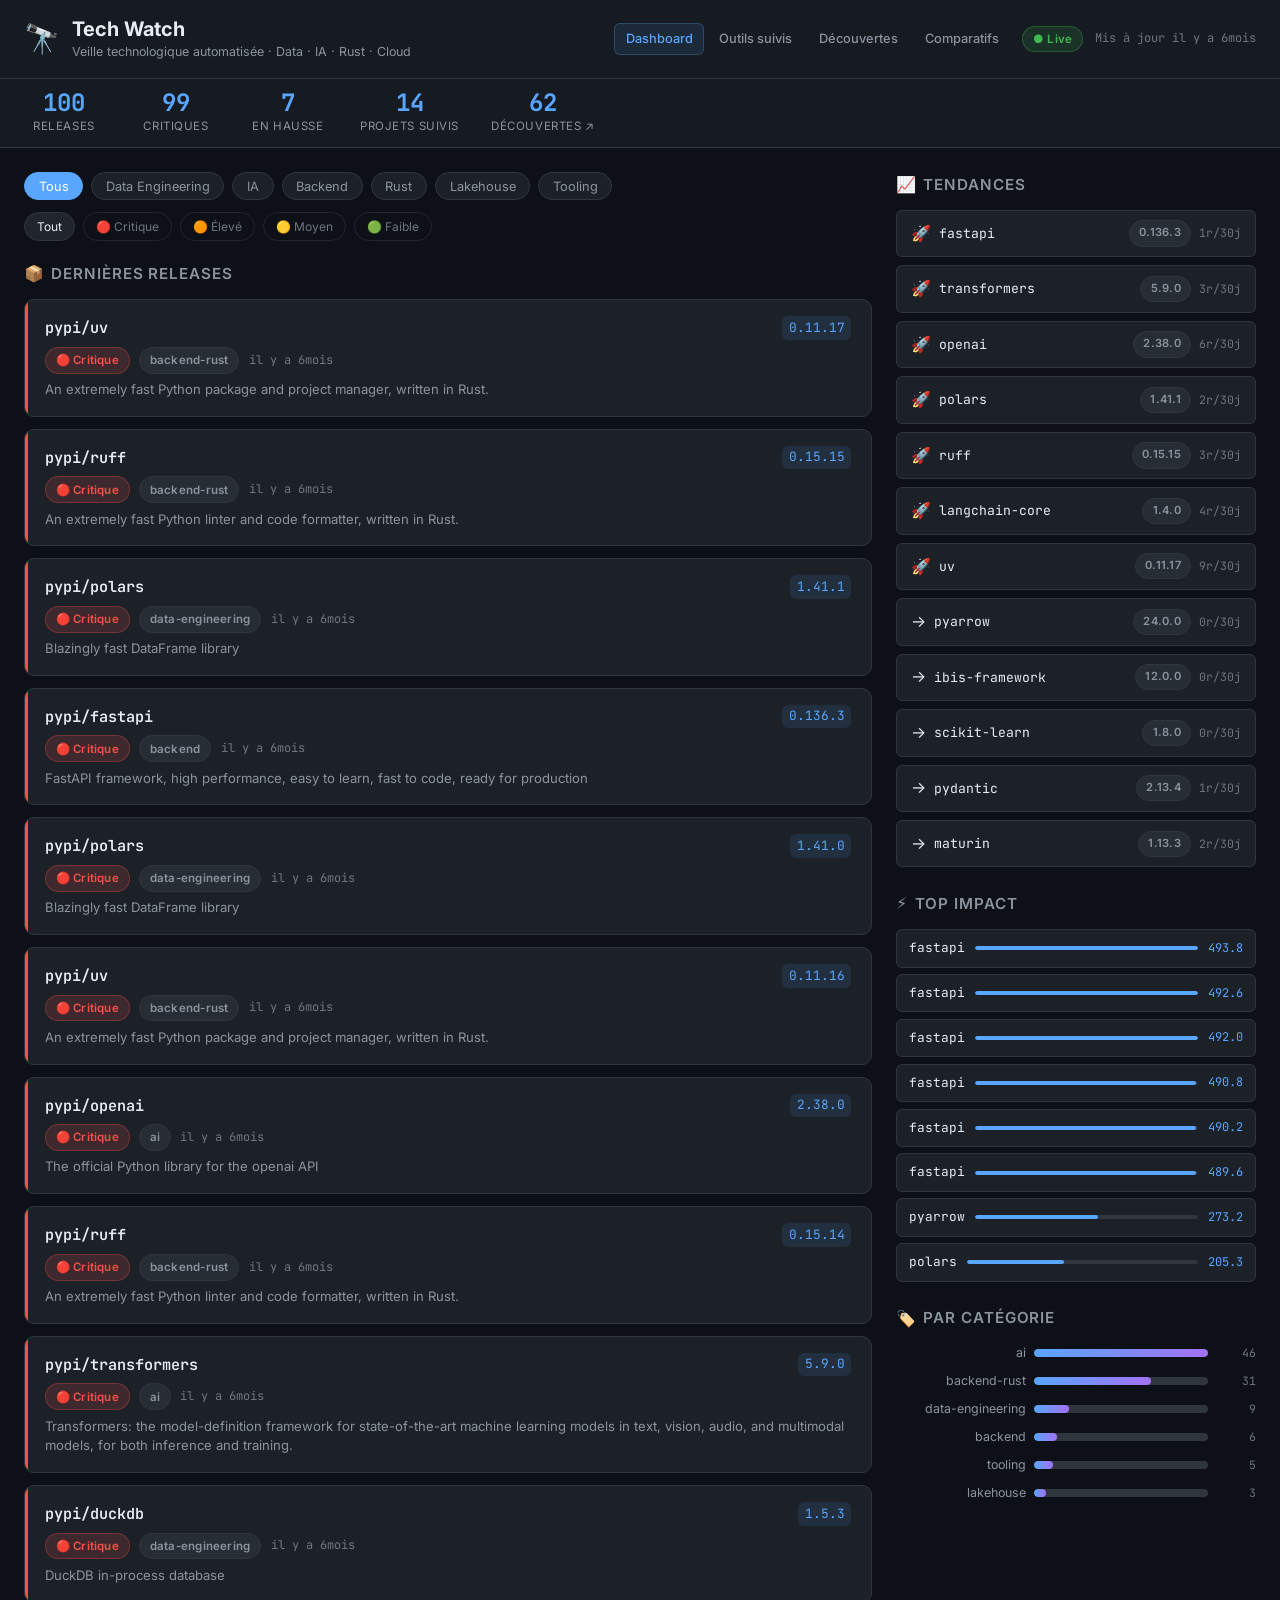
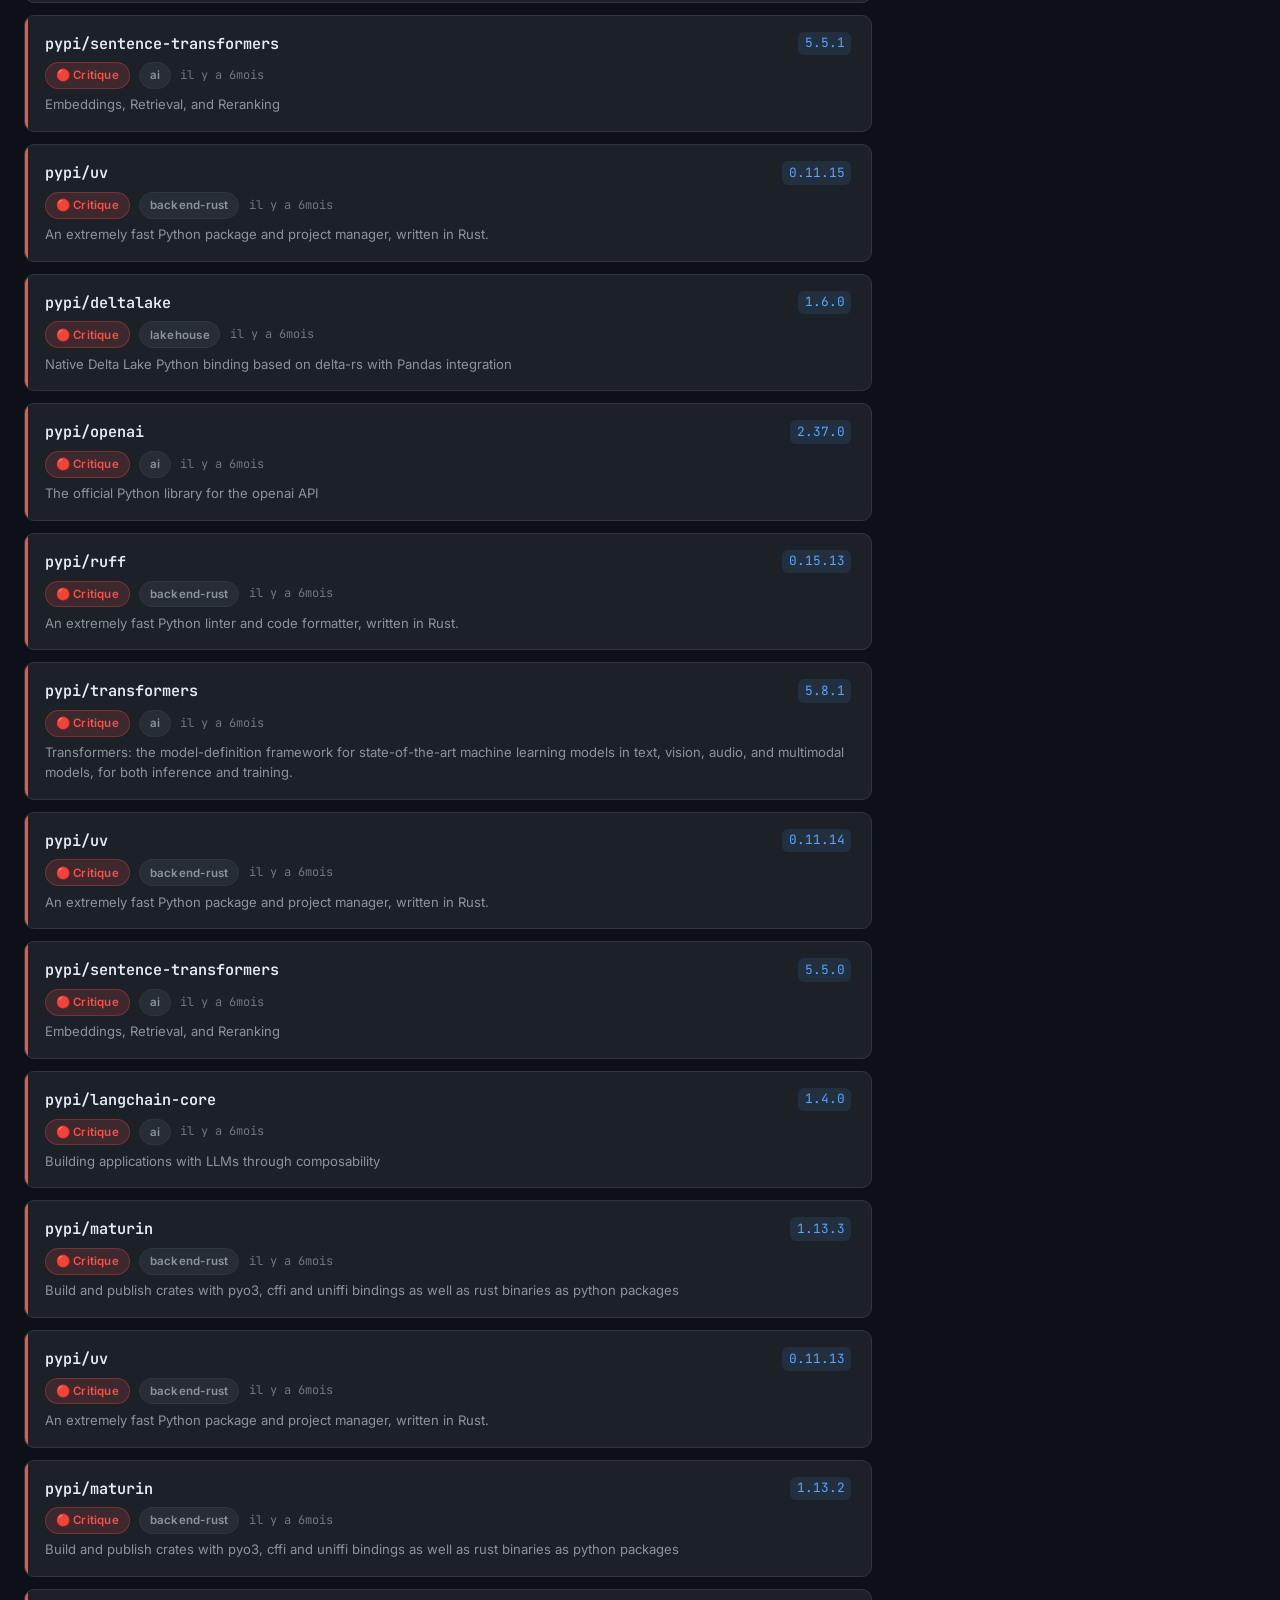
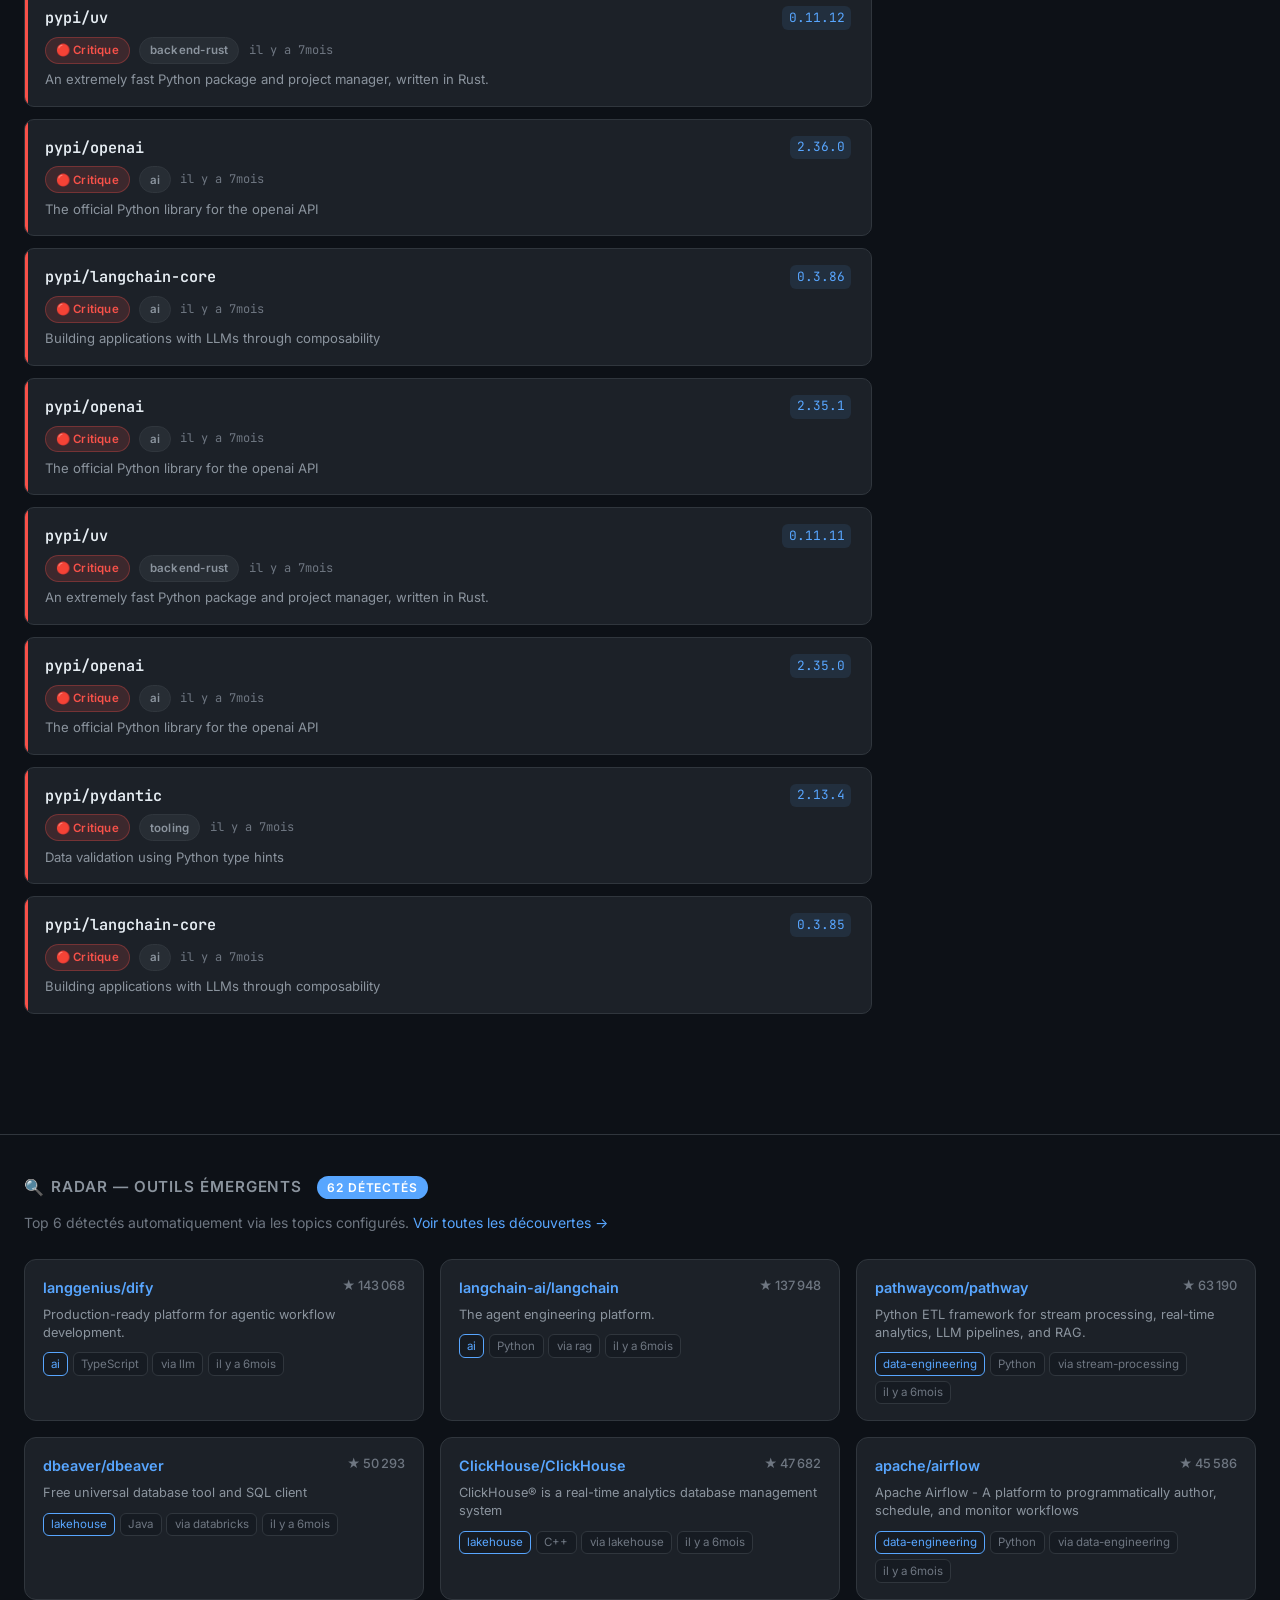
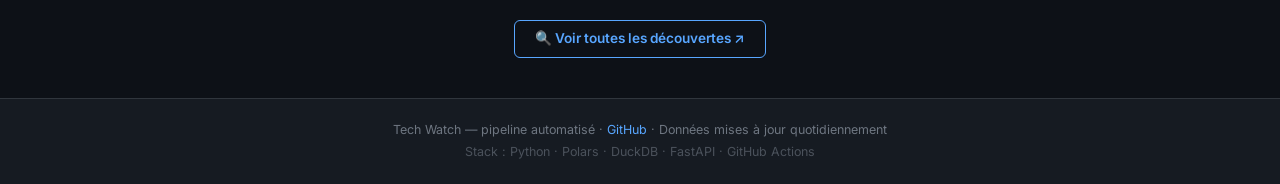
==== web/index.html @ 95782ff8 "feat: initial tech-watch platform - Pipeline Polars + DuckDB (releases, RSS, PyPI, découvertes GitHu" ====
<!DOCTYPE html>
<html lang="fr">
<head>
  <meta charset="UTF-8" />
  <meta name="viewport" content="width=device-width, initial-scale=1.0" />
  <title>Tech Watch — Veille Technologique</title>
  <link rel="stylesheet" href="styles.css" />
  <link rel="preconnect" href="https://fonts.googleapis.com" />
  <link href="https://fonts.googleapis.com/css2?family=Inter:wght@300;400;500;600;700&family=JetBrains+Mono:wght@400;500&display=swap" rel="stylesheet" />
</head>
<body>

  <!-- ─── HEADER ──────────────────────────────────────────────── -->
  <header class="site-header">
    <div class="container">
      <div class="header-brand">
        <span class="header-icon">🔭</span>
        <div>
          <h1 class="header-title">Tech Watch</h1>
          <p class="header-subtitle">Veille technologique automatisée · Data · IA · Rust · Cloud</p>
        </div>
      </div>
      <div class="header-meta">
        <nav class="header-nav">
          <a href="index.html" class="nav-link nav-link-active">Dashboard</a>
          <a href="outils.html" class="nav-link">Outils suivis</a>
          <a href="radar.html" class="nav-link">Découvertes</a>
          <a href="compare.html" class="nav-link">Comparatifs</a>
        </nav>
        <span class="badge badge-live">● Live</span>
        <span id="last-updated" class="header-updated">Chargement...</span>
      </div>
    </div>
  </header>

  <!-- ─── STATS BAR ────────────────────────────────────────────── -->
  <section class="stats-bar">
    <div class="container stats-grid">
      <div class="stat-card">
        <span class="stat-value" id="stat-releases">—</span>
        <span class="stat-label">Releases</span>
      </div>
      <div class="stat-card">
        <span class="stat-value" id="stat-critical">—</span>
        <span class="stat-label">Critiques</span>
      </div>
      <div class="stat-card">
        <span class="stat-value" id="stat-rising">—</span>
        <span class="stat-label">En hausse</span>
      </div>
      <div class="stat-card">
        <span class="stat-value" id="stat-projects">—</span>
        <span class="stat-label">Projets suivis</span>
      </div>
      <div class="stat-card" style="cursor:pointer" onclick="location.href='radar.html'">
        <span class="stat-value" id="stat-discoveries">—</span>
        <span class="stat-label">Découvertes ↗</span>
      </div>
    </div>
  </section>

  <!-- ─── MAIN ─────────────────────────────────────────────────── -->
  <main class="container main-grid">

    <!-- ─── COL GAUCHE ─── -->
    <div class="col-main">

      <!-- FILTRES -->
      <div class="filter-bar">
        <button class="filter-btn active" data-filter="all">Tous</button>
        <button class="filter-btn" data-filter="data-engineering">Data Engineering</button>
        <button class="filter-btn" data-filter="ai">IA</button>
        <button class="filter-btn" data-filter="backend">Backend</button>
        <button class="filter-btn" data-filter="backend-rust">Rust</button>
        <button class="filter-btn" data-filter="lakehouse">Lakehouse</button>
        <button class="filter-btn" data-filter="tooling">Tooling</button>
      </div>

      <!-- IMPACT FILTER -->
      <div class="impact-bar">
        <span class="impact-filter active" data-impact="all">Tout</span>
        <span class="impact-filter" data-impact="critical">🔴 Critique</span>
        <span class="impact-filter" data-impact="high">🟠 Élevé</span>
        <span class="impact-filter" data-impact="medium">🟡 Moyen</span>
        <span class="impact-filter" data-impact="low">🟢 Faible</span>
      </div>

      <!-- RELEASES LIST -->
      <section class="section">
        <h2 class="section-title">
          <span class="section-icon">📦</span>
          Dernières Releases
        </h2>
        <div id="releases-list" class="releases-list">
          <div class="skeleton-list">
            <div class="skeleton-card"></div>
            <div class="skeleton-card"></div>
            <div class="skeleton-card"></div>
          </div>
        </div>
      </section>

    </div>

    <!-- ─── COL DROITE ─── -->
    <div class="col-side">

      <!-- TENDANCES -->
      <section class="section">
        <h2 class="section-title">
          <span class="section-icon">📈</span>
          Tendances
        </h2>
        <div id="trends-list" class="trends-list">
          <div class="loading">Chargement...</div>
        </div>
      </section>

      <!-- TOP IMPACT -->
      <section class="section">
        <h2 class="section-title">
          <span class="section-icon">⚡</span>
          Top Impact
        </h2>
        <div id="top-impact" class="top-impact-list">
          <div class="loading">Chargement...</div>
        </div>
      </section>

      <!-- CATÉGORIES -->
      <section class="section">
        <h2 class="section-title">
          <span class="section-icon">🏷️</span>
          Par Catégorie
        </h2>
        <div id="category-chart" class="category-chart">
          <div class="loading">Chargement...</div>
        </div>
      </section>

    </div>
  </main>

  <!-- ─── MODAL DÉTAIL ─────────────────────────────────────────── -->
  <div id="modal-overlay" class="modal-overlay hidden" role="dialog" aria-modal="true">
    <div class="modal">
      <button class="modal-close" id="modal-close" aria-label="Fermer">✕</button>
      <div id="modal-content"></div>
    </div>
  </div>

  <!-- ─── RADAR (aperçu) ─────────────────────────────────── -->
  <section class="radar-section">
    <div class="container">
      <h2 class="section-title">
        <span class="section-icon">🔍</span>
        Radar — Outils émergents
        <span class="radar-count" id="radar-count"></span>
      </h2>
      <p class="radar-subtitle">Top 6 détectés automatiquement via les topics configurés. <a href="radar.html">Voir toutes les découvertes &rarr;</a></p>
      <div id="discoveries-grid" class="discoveries-grid" data-preview="6">
        <div class="loading">Chargement…</div>
      </div>
      <div style="text-align:center;margin-top:1.25rem">
        <a href="radar.html" class="btn-see-all">🔍 Voir toutes les découvertes ↗</a>
      </div>
    </div>
  </section>

  <!-- ─── FOOTER ───────────────────────────────────────────────── -->
  <footer class="site-footer">
    <div class="container">
      <p>
        Tech Watch — pipeline automatisé · 
        <a href="https://github.com" target="_blank" rel="noopener">GitHub</a> ·
        Données mises à jour quotidiennement
      </p>
      <p class="footer-stack">Stack : Python · Polars · DuckDB · FastAPI · GitHub Actions</p>
    </div>
  </footer>

  <script src="app.js"></script>
</body>
</html>
---- web/styles.css ----
/* ================================================================
   Tech Watch — Stylesheet
   Design system : dark mode, accent bleu/violet, Inter + JetBrains Mono
   ================================================================ */

/* ── Reset & Variables ─────────────────────────────────────────── */
*, *::before, *::after { box-sizing: border-box; margin: 0; padding: 0; }

:root {
  --bg-base:        #0d1117;
  --bg-surface:     #161b22;
  --bg-card:        #1c2128;
  --bg-hover:       #21262d;
  --border:         #30363d;
  --border-subtle:  #21262d;

  --text-primary:   #e6edf3;
  --text-secondary: #8b949e;
  --text-muted:     #6e7681;

  --accent:         #58a6ff;
  --accent-purple:  #a371f7;
  --accent-green:   #3fb950;
  --accent-yellow:  #d29922;
  --accent-orange:  #db6d28;
  --accent-red:     #f85149;

  --font-sans:      'Inter', system-ui, -apple-system, sans-serif;
  --font-mono:      'JetBrains Mono', 'Fira Code', monospace;

  --radius-sm:      6px;
  --radius-md:      10px;
  --radius-lg:      16px;

  --shadow-card:    0 1px 3px rgba(0,0,0,.4), 0 4px 12px rgba(0,0,0,.2);
  --shadow-modal:   0 8px 48px rgba(0,0,0,.6);

  --transition:     0.18s ease;
}

html { scroll-behavior: smooth; }

body {
  font-family: var(--font-sans);
  background: var(--bg-base);
  color: var(--text-primary);
  line-height: 1.6;
  min-height: 100vh;
}

a { color: var(--accent); text-decoration: none; }
a:hover { text-decoration: underline; }

/* ── Layout ─────────────────────────────────────────────────────── */
.container {
  max-width: 1280px;
  margin: 0 auto;
  padding: 0 1.5rem;
}

.main-grid {
  display: grid;
  grid-template-columns: 1fr 360px;
  gap: 1.5rem;
  padding-top: 1.5rem;
  padding-bottom: 4rem;
}

@media (max-width: 900px) {
  .main-grid { grid-template-columns: 1fr; }
}

/* ── Header ─────────────────────────────────────────────────────── */
.site-header {
  background: var(--bg-surface);
  border-bottom: 1px solid var(--border);
  padding: 1rem 0;
  position: sticky;
  top: 0;
  z-index: 100;
  backdrop-filter: blur(8px);
}

.site-header .container {
  display: flex;
  align-items: center;
  justify-content: space-between;
  gap: 1rem;
}

.header-brand {
  display: flex;
  align-items: center;
  gap: 0.75rem;
}

.header-icon { font-size: 1.8rem; }

.header-title {
  font-size: 1.25rem;
  font-weight: 700;
  color: var(--text-primary);
  line-height: 1.2;
}

.header-subtitle {
  font-size: 0.78rem;
  color: var(--text-secondary);
  margin-top: 1px;
}

.header-meta {
  display: flex;
  align-items: center;
  gap: 0.75rem;
  flex-shrink: 0;
}

.header-updated {
  font-size: 0.75rem;
  color: var(--text-muted);
  font-family: var(--font-mono);
}

/* ── Badges ─────────────────────────────────────────────────────── */
.badge {
  display: inline-flex;
  align-items: center;
  gap: 0.3rem;
  padding: 0.2rem 0.6rem;
  border-radius: 20px;
  font-size: 0.72rem;
  font-weight: 600;
  letter-spacing: 0.02em;
}

.badge-live {
  background: rgba(63, 185, 80, 0.15);
  color: var(--accent-green);
  border: 1px solid rgba(63, 185, 80, 0.3);
}

.badge-critical { background: rgba(248,81,73,.15); color: var(--accent-red); border: 1px solid rgba(248,81,73,.3); }
.badge-high     { background: rgba(219,109,40,.15); color: var(--accent-orange); border: 1px solid rgba(219,109,40,.3); }
.badge-medium   { background: rgba(210,153,34,.15); color: var(--accent-yellow); border: 1px solid rgba(210,153,34,.3); }
.badge-low      { background: rgba(63,185,80,.15); color: var(--accent-green); border: 1px solid rgba(63,185,80,.3); }
.badge-unknown  { background: rgba(139,148,158,.1); color: var(--text-secondary); border: 1px solid var(--border); }

/* ── Stats Bar ──────────────────────────────────────────────────── */
.stats-bar {
  background: var(--bg-surface);
  border-bottom: 1px solid var(--border);
  padding: 0.75rem 0;
}

.stats-grid {
  display: flex;
  gap: 2rem;
  flex-wrap: wrap;
}

.stat-card {
  display: flex;
  flex-direction: column;
  align-items: center;
  gap: 0.1rem;
  min-width: 80px;
}

.stat-value {
  font-size: 1.5rem;
  font-weight: 700;
  color: var(--accent);
  font-family: var(--font-mono);
  line-height: 1;
}

.stat-label {
  font-size: 0.72rem;
  color: var(--text-secondary);
  text-transform: uppercase;
  letter-spacing: 0.05em;
}

/* ── Filter Bar ─────────────────────────────────────────────────── */
.filter-bar {
  display: flex;
  gap: 0.5rem;
  flex-wrap: wrap;
  margin-bottom: 0.75rem;
}

.filter-btn {
  padding: 0.35rem 0.85rem;
  border-radius: 20px;
  border: 1px solid var(--border);
  background: var(--bg-card);
  color: var(--text-secondary);
  font-size: 0.8rem;
  font-family: var(--font-sans);
  cursor: pointer;
  transition: all var(--transition);
}

.filter-btn:hover, .filter-btn.active {
  background: var(--accent);
  color: #fff;
  border-color: var(--accent);
}

.impact-bar {
  display: flex;
  gap: 0.5rem;
  flex-wrap: wrap;
  margin-bottom: 1.25rem;
}

.impact-filter {
  padding: 0.25rem 0.75rem;
  border-radius: 20px;
  border: 1px solid var(--border-subtle);
  background: transparent;
  color: var(--text-muted);
  font-size: 0.75rem;
  cursor: pointer;
  transition: all var(--transition);
  user-select: none;
}

.impact-filter:hover, .impact-filter.active {
  background: var(--bg-hover);
  color: var(--text-primary);
  border-color: var(--border);
}

/* ── Sections ───────────────────────────────────────────────────── */
.section { margin-bottom: 1.5rem; }

.section-title {
  font-size: 0.95rem;
  font-weight: 600;
  color: var(--text-secondary);
  text-transform: uppercase;
  letter-spacing: 0.06em;
  margin-bottom: 0.75rem;
  display: flex;
  align-items: center;
  gap: 0.4rem;
}

.section-icon { font-size: 1rem; }

/* ── Release Cards ──────────────────────────────────────────────── */
.releases-list { display: flex; flex-direction: column; gap: 0.75rem; }

.release-card {
  background: var(--bg-card);
  border: 1px solid var(--border);
  border-radius: var(--radius-md);
  padding: 1rem 1.25rem;
  cursor: pointer;
  transition: all var(--transition);
  position: relative;
  overflow: hidden;
}

.release-card::before {
  content: '';
  position: absolute;
  left: 0; top: 0; bottom: 0;
  width: 3px;
  background: var(--border);
  transition: background var(--transition);
}

.release-card[data-impact="critical"]::before { background: var(--accent-red); }
.release-card[data-impact="high"]::before     { background: var(--accent-orange); }
.release-card[data-impact="medium"]::before   { background: var(--accent-yellow); }
.release-card[data-impact="low"]::before      { background: var(--accent-green); }

.release-card:hover {
  border-color: var(--accent);
  background: var(--bg-hover);
  transform: translateY(-1px);
  box-shadow: var(--shadow-card);
}

.release-header {
  display: flex;
  align-items: flex-start;
  justify-content: space-between;
  gap: 0.5rem;
  margin-bottom: 0.4rem;
}

.release-name {
  font-size: 0.95rem;
  font-weight: 600;
  color: var(--text-primary);
  font-family: var(--font-mono);
}

.release-tag {
  font-size: 0.8rem;
  color: var(--accent);
  font-family: var(--font-mono);
  background: rgba(88, 166, 255, 0.1);
  padding: 0.1rem 0.4rem;
  border-radius: var(--radius-sm);
  white-space: nowrap;
}

.release-meta {
  display: flex;
  align-items: center;
  gap: 0.6rem;
  flex-wrap: wrap;
  margin-bottom: 0.4rem;
}

.release-date {
  font-size: 0.75rem;
  color: var(--text-muted);
  font-family: var(--font-mono);
}

.release-excerpt {
  font-size: 0.82rem;
  color: var(--text-secondary);
  line-height: 1.5;
  display: -webkit-box;
  -webkit-line-clamp: 2;
  -webkit-box-orient: vertical;
  overflow: hidden;
}

.breaking-badge {
  display: inline-flex;
  align-items: center;
  gap: 0.2rem;
  font-size: 0.68rem;
  font-weight: 700;
  color: var(--accent-red);
  background: rgba(248,81,73,.1);
  border: 1px solid rgba(248,81,73,.25);
  border-radius: 4px;
  padding: 0.1rem 0.35rem;
  text-transform: uppercase;
  letter-spacing: 0.04em;
}

/* ── Trends ─────────────────────────────────────────────────────── */
.trends-list { display: flex; flex-direction: column; gap: 0.5rem; }

.trend-item {
  display: flex;
  align-items: center;
  justify-content: space-between;
  padding: 0.6rem 0.85rem;
  background: var(--bg-card);
  border: 1px solid var(--border);
  border-radius: var(--radius-sm);
  gap: 0.5rem;
  transition: background var(--transition);
}

.trend-item:hover { background: var(--bg-hover); }

.trend-name {
  font-size: 0.82rem;
  font-family: var(--font-mono);
  color: var(--text-primary);
  flex: 1;
  min-width: 0;
  overflow: hidden;
  text-overflow: ellipsis;
  white-space: nowrap;
}

.trend-direction {
  font-size: 1rem;
  flex-shrink: 0;
}

.trend-count {
  font-size: 0.72rem;
  color: var(--text-muted);
  font-family: var(--font-mono);
  white-space: nowrap;
}

/* ── Top Impact ─────────────────────────────────────────────────── */
.top-impact-list { display: flex; flex-direction: column; gap: 0.4rem; }

.impact-item {
  display: flex;
  align-items: center;
  gap: 0.6rem;
  padding: 0.5rem 0.75rem;
  background: var(--bg-card);
  border: 1px solid var(--border);
  border-radius: var(--radius-sm);
  cursor: pointer;
  transition: background var(--transition);
}

.impact-item:hover { background: var(--bg-hover); }

.impact-score-bar {
  flex: 1;
  height: 4px;
  background: var(--border);
  border-radius: 2px;
  overflow: hidden;
}

.impact-score-fill {
  height: 100%;
  background: var(--accent);
  border-radius: 2px;
  transition: width 0.6s ease;
}

.impact-item-name {
  font-size: 0.8rem;
  font-family: var(--font-mono);
  color: var(--text-primary);
  flex-shrink: 0;
  max-width: 120px;
  overflow: hidden;
  text-overflow: ellipsis;
  white-space: nowrap;
}

.impact-item-score {
  font-size: 0.75rem;
  color: var(--accent);
  font-family: var(--font-mono);
  flex-shrink: 0;
}

/* ── Category Chart ─────────────────────────────────────────────── */
.category-chart { display: flex; flex-direction: column; gap: 0.5rem; }

.category-row {
  display: grid;
  grid-template-columns: 130px 1fr 2.5rem;
  align-items: center;
  gap: 0.5rem;
}

.category-label {
  font-size: 0.78rem;
  color: var(--text-secondary);
  text-align: right;
  white-space: nowrap;
  overflow: hidden;
  text-overflow: ellipsis;
}

.category-bar-wrap {
  height: 8px;
  background: var(--border);
  border-radius: 4px;
  overflow: hidden;
}

.category-bar-fill {
  height: 100%;
  background: linear-gradient(90deg, var(--accent), var(--accent-purple));
  border-radius: 4px;
  transition: width 0.6s ease;
}

.category-count {
  font-size: 0.72rem;
  color: var(--text-muted);
  font-family: var(--font-mono);
  text-align: right;
}

/* ── Modal ──────────────────────────────────────────────────────── */
.modal-overlay {
  position: fixed;
  inset: 0;
  background: rgba(0,0,0,.7);
  backdrop-filter: blur(4px);
  z-index: 200;
  display: flex;
  align-items: center;
  justify-content: center;
  padding: 1rem;
}

.modal-overlay.hidden { display: none; }

.modal {
  background: var(--bg-surface);
  border: 1px solid var(--border);
  border-radius: var(--radius-lg);
  padding: 1.75rem;
  max-width: 680px;
  width: 100%;
  max-height: 85vh;
  overflow-y: auto;
  position: relative;
  box-shadow: var(--shadow-modal);
}

.modal-close {
  position: absolute;
  top: 1rem;
  right: 1rem;
  background: var(--bg-hover);
  border: 1px solid var(--border);
  color: var(--text-secondary);
  width: 2rem;
  height: 2rem;
  border-radius: 50%;
  cursor: pointer;
  font-size: 0.85rem;
  display: flex;
  align-items: center;
  justify-content: center;
  transition: all var(--transition);
}

.modal-close:hover { background: var(--bg-card); color: var(--text-primary); }

.modal-title {
  font-size: 1.2rem;
  font-weight: 700;
  font-family: var(--font-mono);
  color: var(--text-primary);
  margin-bottom: 0.25rem;
}

.modal-tag {
  font-size: 0.9rem;
  color: var(--accent);
  font-family: var(--font-mono);
  margin-bottom: 1rem;
}

.modal-section { margin-bottom: 1.25rem; }

.modal-section-label {
  font-size: 0.72rem;
  font-weight: 600;
  text-transform: uppercase;
  letter-spacing: 0.08em;
  color: var(--text-muted);
  margin-bottom: 0.4rem;
}

.modal-body {
  font-size: 0.85rem;
  color: var(--text-secondary);
  line-height: 1.65;
  background: var(--bg-base);
  border: 1px solid var(--border);
  border-radius: var(--radius-sm);
  padding: 0.75rem 1rem;
  white-space: pre-wrap;
  font-family: var(--font-mono);
}

.changes-list {
  list-style: none;
  display: flex;
  flex-direction: column;
  gap: 0.3rem;
}

.changes-list li {
  font-size: 0.85rem;
  color: var(--text-secondary);
  padding-left: 1rem;
  position: relative;
  line-height: 1.5;
}

.changes-list li::before {
  content: '•';
  position: absolute;
  left: 0;
  color: var(--accent);
}

.modal-link {
  display: inline-flex;
  align-items: center;
  gap: 0.3rem;
  padding: 0.45rem 1rem;
  background: var(--accent);
  color: #fff;
  border-radius: var(--radius-sm);
  font-size: 0.82rem;
  font-weight: 600;
  transition: opacity var(--transition);
}

.modal-link:hover { opacity: 0.85; text-decoration: none; }

/* ── Modal enrichi ──────────────────────────────────────────────── */
.modal-impact-row {
  display: flex;
  align-items: center;
  gap: 0.5rem;
  flex-wrap: wrap;
  margin-bottom: 0.6rem;
}

.modal-version {
  font-family: var(--font-mono);
  font-size: 1rem;
  font-weight: 600;
  margin-left: auto;
}

.ver-part { padding: 0 2px; }
.ver-major { color: var(--accent-red); }
.ver-minor { color: var(--accent-yellow); }
.ver-patch { color: var(--accent-green); }

.modal-impact-desc {
  font-size: 0.82rem;
  color: var(--text-secondary);
  background: var(--bg-card);
  border-left: 3px solid var(--border);
  padding: 0.5rem 0.75rem;
  border-radius: 0 var(--radius-sm) var(--radius-sm) 0;
  margin-bottom: 1rem;
  line-height: 1.55;
}

.modal-score-row {
  display: flex;
  align-items: center;
  justify-content: space-between;
  margin-bottom: 0.35rem;
}

.modal-score-label {
  font-size: 0.75rem;
  font-weight: 600;
  text-transform: uppercase;
  letter-spacing: 0.07em;
  color: var(--text-muted);
}

.modal-score-value {
  font-family: var(--font-mono);
  font-size: 1.3rem;
  font-weight: 700;
}

.modal-score-value.impact-critical { color: var(--accent-red); }
.modal-score-value.impact-high     { color: var(--accent-orange); }
.modal-score-value.impact-medium   { color: var(--accent-yellow); }
.modal-score-value.impact-low      { color: var(--accent-green); }

.score-breakdown {
  list-style: none;
  display: flex;
  flex-direction: column;
  gap: 0.2rem;
  margin-bottom: 1.1rem;
}

.score-breakdown li {
  font-size: 0.78rem;
  color: var(--text-muted);
  padding-left: 0.9rem;
  position: relative;
}

.score-breakdown li::before {
  content: '+';
  position: absolute;
  left: 0;
  color: var(--accent-green);
  font-weight: 700;
}

.modal-breaking {
  border-color: rgba(248,81,73,.4) !important;
  color: var(--accent-red) !important;
}

/* ── Navigation header ──────────────────────────────────────────── */
.header-nav {
  display: flex;
  align-items: center;
  gap: 0.25rem;
}

.nav-link {
  font-size: 0.8rem;
  font-weight: 500;
  color: var(--text-secondary);
  padding: 0.3rem 0.65rem;
  border-radius: var(--radius-sm);
  border: 1px solid transparent;
  transition: all var(--transition);
  text-decoration: none;
}

.nav-link:hover {
  color: var(--text-primary);
  background: var(--bg-hover);
  border-color: var(--border);
  text-decoration: none;
}

.nav-link-active {
  color: var(--accent);
  background: rgba(88,166,255,.1);
  border-color: rgba(88,166,255,.25);
}

/* ── Page Outils ────────────────────────────────────────────────── */
.tools-intro {
  background: var(--bg-surface);
  border-bottom: 1px solid var(--border);
  padding: 2rem 0 1.5rem;
}

.tools-intro-title {
  font-size: 1.5rem;
  font-weight: 700;
  margin-bottom: 0.5rem;
}

.tools-intro-sub {
  color: var(--text-secondary);
  max-width: 680px;
  font-size: 0.9rem;
  line-height: 1.6;
}

.tools-category {
  margin-top: 2.5rem;
  margin-bottom: 1rem;
}

.tools-grid {
  display: grid;
  grid-template-columns: repeat(auto-fill, minmax(280px, 1fr));
  gap: 1rem;
  margin-top: 1rem;
}

.tool-card {
  background: var(--bg-card);
  border: 1px solid var(--border);
  border-radius: var(--radius-md);
  padding: 1.1rem 1.25rem;
  transition: border-color var(--transition), box-shadow var(--transition);
}

.tool-card:hover {
  border-color: var(--accent);
  box-shadow: 0 0 0 1px rgba(88,166,255,.15), var(--shadow-card);
}

.tool-header {
  display: flex;
  align-items: flex-start;
  gap: 0.75rem;
  margin-bottom: 0.75rem;
}

.tool-icon { font-size: 1.6rem; flex-shrink: 0; margin-top: 2px; }

.tool-name {
  font-size: 0.95rem;
  font-weight: 700;
  color: var(--text-primary);
  line-height: 1.2;
}

.tool-version-badge {
  font-size: 0.7rem;
  font-family: var(--font-mono);
  color: var(--text-muted);
  margin-top: 2px;
}

.tool-desc {
  font-size: 0.82rem;
  color: var(--text-secondary);
  line-height: 1.6;
  margin-bottom: 0.75rem;
}

.tool-meta {
  display: flex;
  align-items: center;
  flex-wrap: wrap;
  gap: 0.4rem;
  margin-bottom: 0.6rem;
}

.tool-tag {
  font-size: 0.68rem;
  background: var(--bg-hover);
  border: 1px solid var(--border);
  color: var(--text-muted);
  padding: 0.15rem 0.5rem;
  border-radius: 20px;
}

.tool-link {
  font-size: 0.72rem;
  font-weight: 500;
  color: var(--accent);
  margin-left: auto;
}

.tool-why {
  font-size: 0.78rem;
  color: var(--text-muted);
  border-top: 1px solid var(--border-subtle);
  padding-top: 0.55rem;
  margin-top: 0.55rem;
  line-height: 1.5;
}

.tool-why strong { color: var(--accent-purple); }

/* ── Comment ça marche ──────────────────────────────────────────── */
.tools-how { margin-top: 2rem; }

.how-grid {
  display: grid;
  grid-template-columns: repeat(auto-fill, minmax(220px, 1fr));
  gap: 1rem;
  margin-top: 1rem;
}

.how-card {
  background: var(--bg-card);
  border: 1px solid var(--border);
  border-radius: var(--radius-md);
  padding: 1rem 1.1rem;
}

.how-icon { font-size: 1.5rem; margin-bottom: 0.4rem; }

.how-title {
  font-size: 0.85rem;
  font-weight: 700;
  color: var(--accent);
  margin-bottom: 0.4rem;
}

.how-card p {
  font-size: 0.78rem;
  color: var(--text-secondary);
  line-height: 1.6;
}

/* ── Score levels ───────────────────────────────────────────────── */
.tools-score { margin-top: 2rem; }

.score-grid {
  display: grid;
  grid-template-columns: repeat(auto-fill, minmax(240px, 1fr));
  gap: 1rem;
  margin-top: 1rem;
}

.score-level-card {
  background: var(--bg-card);
  border: 1px solid var(--border);
  border-radius: var(--radius-md);
  padding: 1rem 1.1rem;
}

.level-critical { border-left: 3px solid var(--accent-red); }
.level-high     { border-left: 3px solid var(--accent-orange); }
.level-medium   { border-left: 3px solid var(--accent-yellow); }
.level-low      { border-left: 3px solid var(--accent-green); }

.score-level-header {
  display: flex;
  align-items: center;
  justify-content: space-between;
  margin-bottom: 0.6rem;
}

.score-threshold {
  font-family: var(--font-mono);
  font-size: 0.75rem;
  color: var(--text-muted);
}

.score-level-card p {
  font-size: 0.8rem;
  color: var(--text-secondary);
  line-height: 1.6;
  margin-bottom: 0.6rem;
}

.score-triggers {
  font-size: 0.75rem;
  color: var(--text-muted);
}

.score-triggers strong {
  color: var(--text-secondary);
  display: block;
  margin-bottom: 0.3rem;
}

.score-triggers ul {
  list-style: none;
  padding-left: 0.5rem;
}

.score-triggers ul li::before {
  content: '→ ';
  color: var(--accent);
}


/* ── Skeleton ───────────────────────────────────────────────────── */
.skeleton-list { display: flex; flex-direction: column; gap: 0.75rem; }

.skeleton-card {
  height: 90px;
  background: var(--bg-card);
  border: 1px solid var(--border);
  border-radius: var(--radius-md);
  animation: skeleton-pulse 1.5s ease-in-out infinite;
}

@keyframes skeleton-pulse {
  0%, 100% { opacity: 1; }
  50% { opacity: 0.4; }
}

/* ── Loading / Empty ────────────────────────────────────────────── */
.loading {
  padding: 1.5rem;
  text-align: center;
  color: var(--text-muted);
  font-size: 0.85rem;
}

.empty-state {
  padding: 2.5rem 1.5rem;
  text-align: center;
  color: var(--text-muted);
  font-size: 0.9rem;
  border: 1px dashed var(--border);
  border-radius: var(--radius-md);
}

/* ── Comparatifs page ────────────────────────────────────────────── */

/* Hero */
.compare-hero {
  background: linear-gradient(135deg, var(--bg-surface) 0%, #1a1f2e 100%);
  border-bottom: 1px solid var(--border);
  padding: 2.5rem 0 2rem;
}
.compare-hero-title {
  font-size: 1.75rem;
  font-weight: 700;
  color: var(--text-primary);
  margin-bottom: .5rem;
}
.compare-hero-sub {
  color: var(--text-secondary);
  font-size: .9rem;
  max-width: 700px;
}

/* Category tabs */
.ctabs-bar {
  background: var(--bg-surface);
  border-bottom: 1px solid var(--border);
  position: sticky;
  top: 57px;
  z-index: 90;
}
.ctabs {
  display: flex;
  gap: .25rem;
  overflow-x: auto;
  padding: .5rem 0;
  scrollbar-width: none;
}
.ctabs::-webkit-scrollbar { display: none; }
.ctab {
  background: transparent;
  border: 1px solid transparent;
  border-radius: var(--radius-sm);
  color: var(--text-secondary);
  cursor: pointer;
  font-family: var(--font-sans);
  font-size: .875rem;
  font-weight: 500;
  padding: .45rem 1rem;
  transition: color var(--transition), border-color var(--transition), background var(--transition);
  white-space: nowrap;
}
.ctab:hover {
  color: var(--text-primary);
  background: var(--bg-hover);
  border-color: var(--border);
}
.ctab.active {
  color: var(--accent);
  background: var(--bg-hover);
  border-color: var(--accent);
}

/* Section */
.csection { padding: 2.5rem 0 4rem; }
.csection-hidden { display: none; }
.csection-header { margin-bottom: 2rem; }
.csection-header h2 {
  font-size: 1.35rem;
  font-weight: 700;
  margin-bottom: .4rem;
}
.csection-header p {
  color: var(--text-secondary);
  font-size: .875rem;
  max-width: 760px;
}

/* Charts row */
.charts-row {
  display: grid;
  grid-template-columns: 1fr 1fr;
  gap: 1.25rem;
  margin-bottom: 2rem;
}
@media (max-width: 860px) {
  .charts-row { grid-template-columns: 1fr; }
}
.chart-card {
  background: var(--bg-card);
  border: 1px solid var(--border);
  border-radius: var(--radius-md);
  padding: 1.25rem;
}
.chart-card-title {
  font-size: .9rem;
  font-weight: 600;
  color: var(--text-primary);
  margin-bottom: .2rem;
}
.chart-card-note {
  font-size: .75rem;
  color: var(--text-muted);
  margin-bottom: 1rem;
}
.chart-wrap { position: relative; height: 280px; }
.chart-wrap-radar { height: 300px; }

/* Migration spotlight */
.migration-card {
  background: linear-gradient(135deg, #1c2128 0%, #1a1f2e 100%);
  border: 1px solid var(--accent);
  border-radius: var(--radius-lg);
  padding: 1.5rem;
  margin-bottom: 2rem;
}
.migration-label {
  display: inline-block;
  background: var(--accent);
  color: white;
  font-size: .72rem;
  font-weight: 700;
  letter-spacing: .05em;
  text-transform: uppercase;
  padding: .15rem .6rem;
  border-radius: 9999px;
  margin-bottom: .75rem;
}
.migration-title {
  font-size: 1.15rem;
  font-weight: 700;
  margin-bottom: .4rem;
}
.migration-sub {
  color: var(--text-secondary);
  font-size: .875rem;
  margin-bottom: 1rem;
  max-width: 760px;
}
.perf-badges {
  display: flex;
  flex-wrap: wrap;
  gap: .4rem;
  margin-bottom: 1.25rem;
}
.perf-badge {
  font-size: .78rem;
  font-weight: 600;
  padding: .25rem .65rem;
  border-radius: var(--radius-sm);
}
.perf-badge-green  { background: #1a3326; color: var(--accent-green);  border: 1px solid var(--accent-green); }
.perf-badge-blue   { background: #0d2744; color: var(--accent);        border: 1px solid var(--accent); }
.perf-badge-purple { background: #22183a; color: var(--accent-purple); border: 1px solid var(--accent-purple); }

/* Code comparison */
.code-compare {
  display: grid;
  grid-template-columns: 1fr auto 1fr;
  gap: .75rem;
  align-items: start;
  margin-bottom: 1.25rem;
}
@media (max-width: 720px) {
  .code-compare { grid-template-columns: 1fr; }
  .code-arrow { text-align: center; }
}
.code-block {
  background: var(--bg-base);
  border: 1px solid var(--border);
  border-radius: var(--radius-sm);
  overflow: hidden;
}
.code-label {
  font-size: .72rem;
  font-weight: 600;
  letter-spacing: .06em;
  text-transform: uppercase;
  padding: .3rem .75rem;
  border-bottom: 1px solid var(--border);
}
.code-label-old { background: #2d1a1a; color: var(--accent-red); }
.code-label-new { background: #1a2d1a; color: var(--accent-green); }
.code-block pre {
  margin: 0;
  padding: .75rem;
  font-family: var(--font-mono);
  font-size: .78rem;
  color: var(--text-secondary);
  overflow-x: auto;
  line-height: 1.55;
}
.code-block code { font-family: inherit; }
.code-arrow {
  font-size: 1.5rem;
  color: var(--accent);
  padding-top: 2.5rem;
  align-self: center;
}

/* Migration tips */
.migration-tips {
  display: flex;
  flex-direction: column;
  gap: .45rem;
}
.migration-tip {
  font-size: .82rem;
  color: var(--text-secondary);
  background: var(--bg-base);
  border-left: 2px solid var(--accent-yellow);
  padding: .35rem .75rem;
  border-radius: 0 var(--radius-sm) var(--radius-sm) 0;
}
.migration-tip code {
  font-family: var(--font-mono);
  font-size: .8rem;
  color: var(--accent);
  background: var(--bg-hover);
  padding: .05rem .3rem;
  border-radius: 3px;
}

/* Callout */
.callout {
  border-radius: var(--radius-md);
  padding: 1rem 1.25rem;
  font-size: .875rem;
  margin-bottom: 2rem;
}
.callout-info    { background: #0d2744; border: 1px solid var(--accent); color: var(--text-secondary); }
.callout-success { background: #1a3326; border: 1px solid var(--accent-green); color: var(--text-secondary); }
.callout code {
  font-family: var(--font-mono);
  font-size: .8rem;
  color: var(--accent);
  background: var(--bg-hover);
  padding: .05rem .35rem;
  border-radius: 3px;
}

/* Feature table */
.ftable-wrap { margin-bottom: 2rem; }
.ftable-title {
  font-size: 1rem;
  font-weight: 600;
  margin-bottom: 1rem;
  color: var(--text-primary);
}
.ftable-scroll { overflow-x: auto; border-radius: var(--radius-md); border: 1px solid var(--border); }
.ftable {
  width: 100%;
  border-collapse: collapse;
  font-size: .83rem;
}
.ftable th {
  background: var(--bg-surface);
  color: var(--text-secondary);
  font-weight: 600;
  padding: .65rem 1rem;
  text-align: left;
  border-bottom: 1px solid var(--border);
  white-space: nowrap;
}
.ftable td {
  padding: .55rem 1rem;
  border-bottom: 1px solid var(--border-subtle);
  color: var(--text-secondary);
}
.ftable tr:last-child td { border-bottom: none; }
.ftable tr:hover td { background: var(--bg-hover); }
.ftable td:first-child { color: var(--text-primary); font-weight: 500; }
.ftable td.yes     { color: var(--accent-green); font-weight: 600; }
.ftable td.no      { color: var(--accent-red); }
.ftable td.partial { color: var(--accent-yellow); }

/* ── Radar / Découvertes ─────────────────────────────────────────── */
.radar-section {
  background: var(--bg-secondary);
  border-top: 1px solid var(--border);
  padding: 2.5rem 0;
  margin-top: 2rem;
}
.radar-subtitle {
  color: var(--text-muted);
  font-size: .875rem;
  margin: .25rem 0 1.5rem;
}
.radar-count {
  display: inline-block;
  background: var(--accent);
  color: white;
  border-radius: 9999px;
  padding: .1rem .65rem;
  font-size: .75rem;
  font-weight: 600;
  margin-left: .5rem;
  vertical-align: middle;
}
.discoveries-grid {
  display: grid;
  grid-template-columns: repeat(auto-fill, minmax(300px, 1fr));
  gap: 1rem;
}
.discovery-card {
  background: var(--bg-card);
  border: 1px solid var(--border);
  border-radius: .75rem;
  padding: 1rem 1.125rem;
  transition: border-color .2s, box-shadow .2s;
}
.discovery-card:hover {
  border-color: var(--accent);
  box-shadow: 0 2px 12px rgba(0,0,0,.15);
}
.disc-header {
  display: flex;
  justify-content: space-between;
  align-items: flex-start;
  gap: .5rem;
  margin-bottom: .45rem;
}
.disc-name {
  font-weight: 600;
  font-size: .9rem;
  color: var(--accent);
  text-decoration: none;
  word-break: break-all;
}
.disc-name:hover { text-decoration: underline; }
.disc-stars {
  font-size: .8rem;
  color: var(--text-muted);
  white-space: nowrap;
  font-weight: 500;
  flex-shrink: 0;
}
.disc-desc {
  font-size: .8rem;
  color: var(--text-secondary);
  margin: 0 0 .65rem;
  line-height: 1.4;
  display: -webkit-box;
  -webkit-line-clamp: 2;
  -webkit-box-orient: vertical;
  overflow: hidden;
}
.disc-meta {
  display: flex;
  flex-wrap: wrap;
  gap: .3rem;
  align-items: center;
  font-size: .72rem;
}
.disc-cat,
.disc-lang,
.disc-source,
.disc-date {
  background: var(--bg-surface);
  border: 1px solid var(--border);
  border-radius: .375rem;
  padding: .1rem .45rem;
  color: var(--text-muted);
}
.disc-cat { color: var(--accent); border-color: var(--accent); }

/* ── Radar page : Hero + Controls + Track ───────────────────────── */
.radar-hero-stats {
  display: flex;
  gap: 2.5rem;
  margin-top: 1.25rem;
  flex-wrap: wrap;
}
.radar-hero-stat {
  display: flex;
  flex-direction: column;
  align-items: center;
  min-width: 72px;
}
.radar-hero-stat strong {
  font-size: 2rem;
  font-weight: 700;
  color: var(--accent);
  line-height: 1;
}
.radar-hero-stat span {
  font-size: .78rem;
  color: var(--text-muted);
  margin-top: .2rem;
}
.radar-controls {
  display: flex;
  flex-direction: column;
  gap: .75rem;
  padding-top: 1.5rem;
  padding-bottom: 1rem;
}
.radar-search {
  width: 100%;
  padding: .6rem 1rem;
  background: var(--bg-surface);
  border: 1px solid var(--border);
  border-radius: var(--radius-sm);
  color: var(--text-primary);
  font-family: var(--font-sans);
  font-size: .9rem;
  outline: none;
  transition: border-color var(--transition);
}
.radar-search:focus { border-color: var(--accent); }
.radar-search::placeholder { color: var(--text-muted); }
.radar-all-section { padding-bottom: 3rem; }
.radar-divider {
  border: none;
  border-top: 1px solid var(--border);
  margin: 1.5rem 0;
}
/* Lien "Voir tout" dans la section radar de l'index */
.btn-see-all {
  display: inline-block;
  padding: .45rem 1.25rem;
  border: 1px solid var(--accent);
  border-radius: var(--radius-sm);
  color: var(--accent);
  font-size: .85rem;
  font-weight: 600;
  text-decoration: none;
  transition: background var(--transition), color var(--transition);
}
.btn-see-all:hover { background: var(--accent); color: #fff; text-decoration: none; }
/* Bouton Suivre / Retirer */
.disc-actions {
  margin-top: .65rem;
  display: flex;
  gap: .5rem;
  flex-wrap: wrap;
}
.track-btn {
  padding: .28rem .8rem;
  border-radius: var(--radius-sm);
  font-size: .78rem;
  font-weight: 600;
  cursor: pointer;
  border: 1px solid var(--accent);
  background: transparent;
  color: var(--accent);
  transition: background var(--transition), color var(--transition),
              border-color var(--transition);
}
.track-btn:hover { background: var(--accent); color: #fff; }
.track-btn.tracked {
  background: var(--accent);
  color: #fff;
}
.track-btn.tracked:hover {
  background: var(--accent-red);
  border-color: var(--accent-red);
}
/* Card avec suivi : légère surbrillance */
.discovery-card:has(.track-btn.tracked) {
  border-color: rgba(88,166,255,.35);
}

/* ── Footer ─────────────────────────────────────────────────────── */
.site-footer {
  background: var(--bg-surface);
  border-top: 1px solid var(--border);
  padding: 1.25rem 0;
  text-align: center;
  color: var(--text-muted);
  font-size: 0.78rem;
  line-height: 1.8;
}

.footer-stack { color: var(--text-muted); opacity: 0.6; }

/* ── Scrollbar ──────────────────────────────────────────────────── */
::-webkit-scrollbar { width: 6px; height: 6px; }
::-webkit-scrollbar-track { background: var(--bg-base); }
::-webkit-scrollbar-thumb { background: var(--border); border-radius: 3px; }
::-webkit-scrollbar-thumb:hover { background: var(--text-muted); }
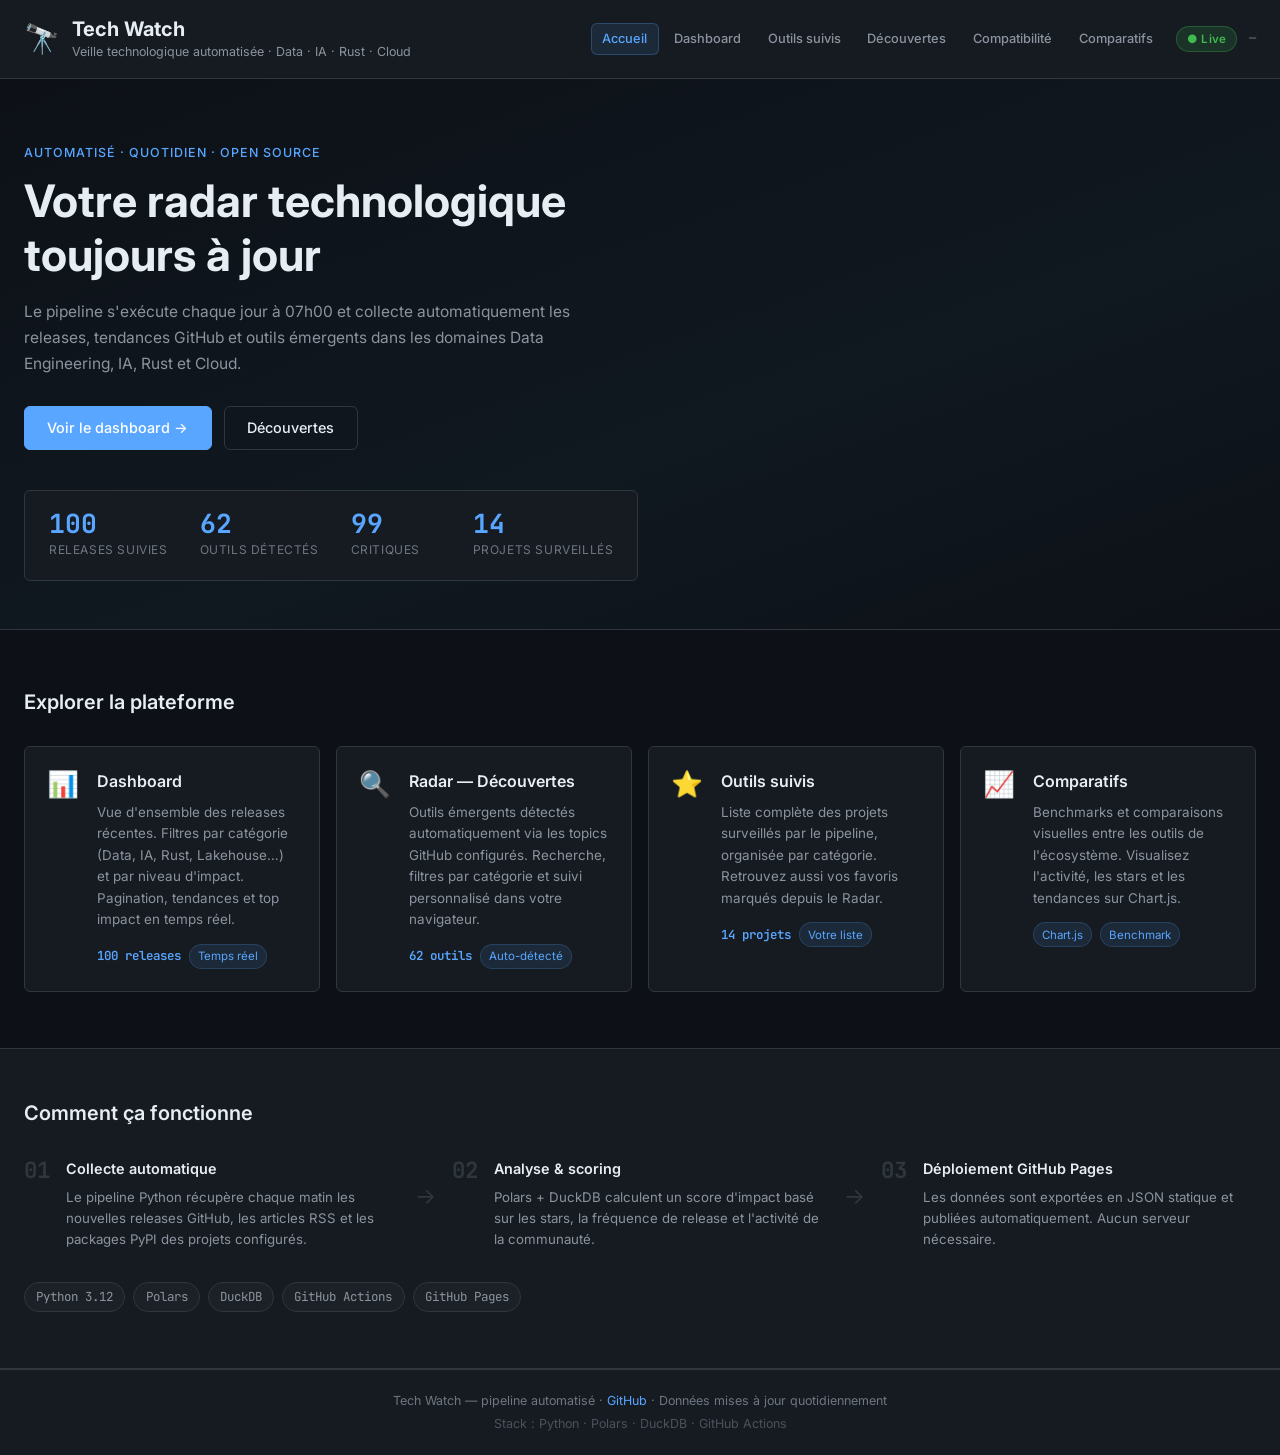
==== commit 84d0a05f: "feat: landing page, dashboard, compat matrix + workflow" ====
--- a/web/index.html
+++ b/web/index.html
@@ -1,4 +1,4 @@
-<!DOCTYPE html>
+﻿<!DOCTYPE html>
 <html lang="fr">
 <head>
   <meta charset="UTF-8" />
@@ -8,7 +8,7 @@
   <link rel="preconnect" href="https://fonts.googleapis.com" />
   <link href="https://fonts.googleapis.com/css2?family=Inter:wght@300;400;500;600;700&family=JetBrains+Mono:wght@400;500&display=swap" rel="stylesheet" />
 </head>
-<body>
+<body class="home-page">
 
   <!-- ─── HEADER ──────────────────────────────────────────────── -->
   <header class="site-header">
@@ -22,147 +22,160 @@
       </div>
       <div class="header-meta">
         <nav class="header-nav">
-          <a href="index.html" class="nav-link nav-link-active">Dashboard</a>
+          <a href="index.html" class="nav-link nav-link-active">Accueil</a>
+          <a href="dashboard.html" class="nav-link">Dashboard</a>
           <a href="outils.html" class="nav-link">Outils suivis</a>
           <a href="radar.html" class="nav-link">Découvertes</a>
+          <a href="compat.html"  class="nav-link">Compatibilité</a>
           <a href="compare.html" class="nav-link">Comparatifs</a>
         </nav>
         <span class="badge badge-live">● Live</span>
-        <span id="last-updated" class="header-updated">Chargement...</span>
+        <span id="home-updated" class="header-updated">—</span>
       </div>
     </div>
   </header>
 
-  <!-- ─── STATS BAR ────────────────────────────────────────────── -->
-  <section class="stats-bar">
-    <div class="container stats-grid">
-      <div class="stat-card">
-        <span class="stat-value" id="stat-releases">—</span>
-        <span class="stat-label">Releases</span>
-      </div>
-      <div class="stat-card">
-        <span class="stat-value" id="stat-critical">—</span>
-        <span class="stat-label">Critiques</span>
-      </div>
-      <div class="stat-card">
-        <span class="stat-value" id="stat-rising">—</span>
-        <span class="stat-label">En hausse</span>
-      </div>
-      <div class="stat-card">
-        <span class="stat-value" id="stat-projects">—</span>
-        <span class="stat-label">Projets suivis</span>
-      </div>
-      <div class="stat-card" style="cursor:pointer" onclick="location.href='radar.html'">
-        <span class="stat-value" id="stat-discoveries">—</span>
-        <span class="stat-label">Découvertes ↗</span>
+  <!-- ─── HERO ─────────────────────────────────────────────────── -->
+  <section class="home-hero">
+    <div class="container">
+      <div class="home-hero-content">
+        <p class="home-hero-eyebrow">Automatisé · Quotidien · Open Source</p>
+        <h2 class="home-hero-title">Votre radar technologique<br>toujours à jour</h2>
+        <p class="home-hero-desc">
+          Le pipeline s'exécute chaque jour à 07h00 et collecte automatiquement les releases,
+          tendances GitHub et outils émergents dans les domaines Data Engineering, IA, Rust et Cloud.
+        </p>
+        <div class="home-hero-actions">
+          <a href="dashboard.html" class="home-btn home-btn-primary">Voir le dashboard →</a>
+          <a href="radar.html" class="home-btn home-btn-secondary">Découvertes</a>
+        </div>
+      </div>
+      <div class="home-hero-stats" id="hero-stats">
+        <div class="home-hero-stat">
+          <strong id="hs-releases">—</strong>
+          <span>Releases suivies</span>
+        </div>
+        <div class="home-hero-stat">
+          <strong id="hs-discoveries">—</strong>
+          <span>Outils détectés</span>
+        </div>
+        <div class="home-hero-stat">
+          <strong id="hs-critical">—</strong>
+          <span>Critiques</span>
+        </div>
+        <div class="home-hero-stat">
+          <strong id="hs-projects">—</strong>
+          <span>Projets surveillés</span>
+        </div>
       </div>
     </div>
   </section>
 
-  <!-- ─── MAIN ─────────────────────────────────────────────────── -->
-  <main class="container main-grid">
-
-    <!-- ─── COL GAUCHE ─── -->
-    <div class="col-main">
-
-      <!-- FILTRES -->
-      <div class="filter-bar">
-        <button class="filter-btn active" data-filter="all">Tous</button>
-        <button class="filter-btn" data-filter="data-engineering">Data Engineering</button>
-        <button class="filter-btn" data-filter="ai">IA</button>
-        <button class="filter-btn" data-filter="backend">Backend</button>
-        <button class="filter-btn" data-filter="backend-rust">Rust</button>
-        <button class="filter-btn" data-filter="lakehouse">Lakehouse</button>
-        <button class="filter-btn" data-filter="tooling">Tooling</button>
-      </div>
-
-      <!-- IMPACT FILTER -->
-      <div class="impact-bar">
-        <span class="impact-filter active" data-impact="all">Tout</span>
-        <span class="impact-filter" data-impact="critical">🔴 Critique</span>
-        <span class="impact-filter" data-impact="high">🟠 Élevé</span>
-        <span class="impact-filter" data-impact="medium">🟡 Moyen</span>
-        <span class="impact-filter" data-impact="low">🟢 Faible</span>
-      </div>
-
-      <!-- RELEASES LIST -->
-      <section class="section">
-        <h2 class="section-title">
-          <span class="section-icon">📦</span>
-          Dernières Releases
-        </h2>
-        <div id="releases-list" class="releases-list">
-          <div class="skeleton-list">
-            <div class="skeleton-card"></div>
-            <div class="skeleton-card"></div>
-            <div class="skeleton-card"></div>
-          </div>
-        </div>
-      </section>
-
-    </div>
-
-    <!-- ─── COL DROITE ─── -->
-    <div class="col-side">
-
-      <!-- TENDANCES -->
-      <section class="section">
-        <h2 class="section-title">
-          <span class="section-icon">📈</span>
-          Tendances
-        </h2>
-        <div id="trends-list" class="trends-list">
-          <div class="loading">Chargement...</div>
-        </div>
-      </section>
-
-      <!-- TOP IMPACT -->
-      <section class="section">
-        <h2 class="section-title">
-          <span class="section-icon">⚡</span>
-          Top Impact
-        </h2>
-        <div id="top-impact" class="top-impact-list">
-          <div class="loading">Chargement...</div>
-        </div>
-      </section>
-
-      <!-- CATÉGORIES -->
-      <section class="section">
-        <h2 class="section-title">
-          <span class="section-icon">🏷️</span>
-          Par Catégorie
-        </h2>
-        <div id="category-chart" class="category-chart">
-          <div class="loading">Chargement...</div>
-        </div>
-      </section>
-
-    </div>
-  </main>
-
-  <!-- ─── MODAL DÉTAIL ─────────────────────────────────────────── -->
-  <div id="modal-overlay" class="modal-overlay hidden" role="dialog" aria-modal="true">
-    <div class="modal">
-      <button class="modal-close" id="modal-close" aria-label="Fermer">✕</button>
-      <div id="modal-content"></div>
-    </div>
-  </div>
-
-  <!-- ─── RADAR (aperçu) ─────────────────────────────────── -->
-  <section class="radar-section">
-    <div class="container">
-      <h2 class="section-title">
-        <span class="section-icon">🔍</span>
-        Radar — Outils émergents
-        <span class="radar-count" id="radar-count"></span>
-      </h2>
-      <p class="radar-subtitle">Top 6 détectés automatiquement via les topics configurés. <a href="radar.html">Voir toutes les découvertes &rarr;</a></p>
-      <div id="discoveries-grid" class="discoveries-grid" data-preview="6">
-        <div class="loading">Chargement…</div>
-      </div>
-      <div style="text-align:center;margin-top:1.25rem">
-        <a href="radar.html" class="btn-see-all">🔍 Voir toutes les découvertes ↗</a>
+  <!-- ─── PAGES GRID ───────────────────────────────────────────── -->
+  <section class="home-pages">
+    <div class="container">
+      <h2 class="home-section-title">Explorer la plateforme</h2>
+      <div class="home-pages-grid">
+
+        <a href="dashboard.html" class="home-page-card">
+          <span class="home-page-icon">📊</span>
+          <div class="home-page-body">
+            <h3 class="home-page-title">Dashboard</h3>
+            <p class="home-page-desc">
+              Vue d'ensemble des releases récentes. Filtres par catégorie (Data, IA, Rust, Lakehouse…)
+              et par niveau d'impact. Pagination, tendances et top impact en temps réel.
+            </p>
+            <div class="home-page-meta">
+              <span class="home-page-stat" id="ps-releases">— releases</span>
+              <span class="home-page-tag">Temps réel</span>
+            </div>
+          </div>
+        </a>
+
+        <a href="radar.html" class="home-page-card">
+          <span class="home-page-icon">🔍</span>
+          <div class="home-page-body">
+            <h3 class="home-page-title">Radar — Découvertes</h3>
+            <p class="home-page-desc">
+              Outils émergents détectés automatiquement via les topics GitHub configurés.
+              Recherche, filtres par catégorie et suivi personnalisé dans votre navigateur.
+            </p>
+            <div class="home-page-meta">
+              <span class="home-page-stat" id="ps-discoveries">— outils</span>
+              <span class="home-page-tag">Auto-détecté</span>
+            </div>
+          </div>
+        </a>
+
+        <a href="outils.html" class="home-page-card">
+          <span class="home-page-icon">⭐</span>
+          <div class="home-page-body">
+            <h3 class="home-page-title">Outils suivis</h3>
+            <p class="home-page-desc">
+              Liste complète des projets surveillés par le pipeline, organisée par catégorie.
+              Retrouvez aussi vos favoris marqués depuis le Radar.
+            </p>
+            <div class="home-page-meta">
+              <span class="home-page-stat" id="ps-tracked">— projets</span>
+              <span class="home-page-tag">Votre liste</span>
+            </div>
+          </div>
+        </a>
+
+        <a href="compare.html" class="home-page-card">
+          <span class="home-page-icon">📈</span>
+          <div class="home-page-body">
+            <h3 class="home-page-title">Comparatifs</h3>
+            <p class="home-page-desc">
+              Benchmarks et comparaisons visuelles entre les outils de l'écosystème.
+              Visualisez l'activité, les stars et les tendances sur Chart.js.
+            </p>
+            <div class="home-page-meta">
+              <span class="home-page-tag">Chart.js</span>
+              <span class="home-page-tag">Benchmark</span>
+            </div>
+          </div>
+        </a>
+
+      </div>
+    </div>
+  </section>
+
+  <!-- ─── PIPELINE INFO ────────────────────────────────────────── -->
+  <section class="home-pipeline">
+    <div class="container">
+      <h2 class="home-section-title">Comment ça fonctionne</h2>
+      <div class="home-pipeline-steps">
+        <div class="home-pipeline-step">
+          <span class="home-pipeline-num">01</span>
+          <div>
+            <h4>Collecte automatique</h4>
+            <p>Le pipeline Python récupère chaque matin les nouvelles releases GitHub, les articles RSS et les packages PyPI des projets configurés.</p>
+          </div>
+        </div>
+        <div class="home-pipeline-arrow">→</div>
+        <div class="home-pipeline-step">
+          <span class="home-pipeline-num">02</span>
+          <div>
+            <h4>Analyse &amp; scoring</h4>
+            <p>Polars + DuckDB calculent un score d'impact basé sur les stars, la fréquence de release et l'activité de la communauté.</p>
+          </div>
+        </div>
+        <div class="home-pipeline-arrow">→</div>
+        <div class="home-pipeline-step">
+          <span class="home-pipeline-num">03</span>
+          <div>
+            <h4>Déploiement GitHub Pages</h4>
+            <p>Les données sont exportées en JSON statique et publiées automatiquement. Aucun serveur nécessaire.</p>
+          </div>
+        </div>
+      </div>
+      <div class="home-pipeline-stack">
+        <span class="home-stack-badge">Python 3.12</span>
+        <span class="home-stack-badge">Polars</span>
+        <span class="home-stack-badge">DuckDB</span>
+        <span class="home-stack-badge">GitHub Actions</span>
+        <span class="home-stack-badge">GitHub Pages</span>
       </div>
     </div>
   </section>
@@ -171,14 +184,43 @@
   <footer class="site-footer">
     <div class="container">
       <p>
-        Tech Watch — pipeline automatisé · 
+        Tech Watch — pipeline automatisé ·
         <a href="https://github.com" target="_blank" rel="noopener">GitHub</a> ·
         Données mises à jour quotidiennement
       </p>
-      <p class="footer-stack">Stack : Python · Polars · DuckDB · FastAPI · GitHub Actions</p>
+      <p class="footer-stack">Stack : Python · Polars · DuckDB · GitHub Actions</p>
     </div>
   </footer>
 
-  <script src="app.js"></script>
+  <script>
+    (async () => {
+      try {
+        const r = await fetch(`./data.json?t=${Date.now()}`);
+        if (!r.ok) return;
+        const d = await r.json();
+        const releases    = d.releases    || [];
+        const discoveries = d.discoveries || [];
+        const critical    = releases.filter(x => x.impact_level === 'critical').length;
+        const projects    = new Set(releases.map(x => x.name)).size;
+
+        document.getElementById('hs-releases').textContent    = releases.length;
+        document.getElementById('hs-discoveries').textContent = discoveries.length;
+        document.getElementById('hs-critical').textContent    = critical;
+        document.getElementById('hs-projects').textContent    = projects;
+
+        document.getElementById('ps-releases').textContent    = `${releases.length} releases`;
+        document.getElementById('ps-discoveries').textContent = `${discoveries.length} outils`;
+        document.getElementById('ps-tracked').textContent     = `${projects} projets`;
+
+        if (d.generated_at) {
+          const dt = new Date(d.generated_at);
+          document.getElementById('home-updated').textContent =
+            `Mis à jour ${dt.toLocaleDateString('fr-FR', {day:'2-digit',month:'short'})} ${dt.toLocaleTimeString('fr-FR', {hour:'2-digit',minute:'2-digit'})}`;
+        }
+      } catch (e) {
+        console.warn('home: data.json unavailable', e);
+      }
+    })();
+  </script>
 </body>
-</html>
+</html>
--- a/web/styles.css
+++ b/web/styles.css
@@ -1321,6 +1321,54 @@
 }
 .disc-cat { color: var(--accent); border-color: var(--accent); }
 
+/* ── Pagination releases ─────────────────────────────────────────── */
+#releases-pagination { margin-top: .75rem; }
+.pagination {
+  display: flex;
+  align-items: center;
+  gap: .3rem;
+  flex-wrap: wrap;
+}
+.page-btn {
+  min-width: 2rem;
+  height: 2rem;
+  padding: 0 .5rem;
+  border-radius: var(--radius-sm);
+  border: 1px solid var(--border);
+  background: var(--bg-surface);
+  color: var(--text-secondary);
+  font-size: .82rem;
+  font-family: var(--font-sans);
+  cursor: pointer;
+  transition: background var(--transition), color var(--transition),
+              border-color var(--transition);
+}
+.page-btn:hover:not([disabled]) {
+  background: var(--bg-hover);
+  color: var(--text-primary);
+  border-color: var(--accent);
+}
+.page-btn.active {
+  background: var(--accent);
+  color: #fff;
+  border-color: var(--accent);
+  font-weight: 600;
+}
+.page-btn[disabled] { opacity: .35; cursor: default; }
+.page-prev, .page-next { font-size: 1rem; line-height: 1; }
+.page-ellipsis {
+  color: var(--text-muted);
+  font-size: .82rem;
+  padding: 0 .2rem;
+  user-select: none;
+}
+.page-info {
+  margin-left: .5rem;
+  font-size: .78rem;
+  color: var(--text-muted);
+  white-space: nowrap;
+}
+
 /* ── Radar page : Hero + Controls + Track ───────────────────────── */
 .radar-hero-stats {
   display: flex;
@@ -1418,6 +1466,478 @@
   border-color: rgba(88,166,255,.35);
 }
 
+/* ── Landing page (index.html) ──────────────────────────────────── */
+/* Hero */
+.home-hero {
+  padding: 4rem 0 3rem;
+  background: linear-gradient(160deg, #0d1117 0%, #101820 60%, #0d1117 100%);
+  border-bottom: 1px solid var(--border);
+}
+.home-hero .container {
+  display: flex;
+  flex-direction: column;
+  gap: 2.5rem;
+}
+.home-hero-eyebrow {
+  font-size: .78rem;
+  font-weight: 500;
+  letter-spacing: .08em;
+  text-transform: uppercase;
+  color: var(--accent);
+  margin: 0 0 .75rem;
+}
+.home-hero-title {
+  font-size: clamp(1.8rem, 4vw, 2.8rem);
+  font-weight: 700;
+  line-height: 1.2;
+  color: var(--text-primary);
+  margin: 0 0 1rem;
+}
+.home-hero-desc {
+  max-width: 600px;
+  color: var(--text-secondary);
+  line-height: 1.7;
+  font-size: .97rem;
+  margin: 0 0 1.75rem;
+}
+.home-hero-actions {
+  display: flex;
+  gap: .75rem;
+  flex-wrap: wrap;
+}
+.home-btn {
+  display: inline-flex;
+  align-items: center;
+  padding: .6rem 1.4rem;
+  border-radius: var(--radius-sm);
+  font-size: .9rem;
+  font-weight: 500;
+  font-family: var(--font-sans);
+  text-decoration: none;
+  transition: opacity var(--transition), transform var(--transition);
+}
+.home-btn:hover { opacity: .85; transform: translateY(-1px); }
+.home-btn-primary {
+  background: var(--accent);
+  color: #fff;
+  border: 1px solid var(--accent);
+}
+.home-btn-secondary {
+  background: transparent;
+  color: var(--text-primary);
+  border: 1px solid var(--border);
+}
+.home-btn-secondary:hover { border-color: var(--accent); }
+
+/* Hero stat bar */
+.home-hero-stats {
+  display: flex;
+  gap: 2rem;
+  flex-wrap: wrap;
+  padding: 1.25rem 1.5rem;
+  background: var(--bg-surface);
+  border: 1px solid var(--border);
+  border-radius: var(--radius-sm);
+  align-self: flex-start;
+}
+.home-hero-stat {
+  display: flex;
+  flex-direction: column;
+  gap: .2rem;
+  min-width: 90px;
+}
+.home-hero-stat strong {
+  font-size: 1.65rem;
+  font-weight: 700;
+  color: var(--accent);
+  font-family: var(--font-mono);
+  line-height: 1;
+}
+.home-hero-stat span {
+  font-size: .75rem;
+  color: var(--text-muted);
+  text-transform: uppercase;
+  letter-spacing: .05em;
+}
+
+/* Pages grid section */
+.home-pages {
+  padding: 3.5rem 0;
+}
+.home-section-title {
+  font-size: 1.25rem;
+  font-weight: 600;
+  color: var(--text-primary);
+  margin: 0 0 1.75rem;
+}
+.home-pages-grid {
+  display: grid;
+  grid-template-columns: repeat(auto-fill, minmax(280px, 1fr));
+  gap: 1rem;
+}
+.home-page-card {
+  display: flex;
+  gap: 1.1rem;
+  padding: 1.4rem;
+  background: var(--bg-surface);
+  border: 1px solid var(--border);
+  border-radius: var(--radius-sm);
+  text-decoration: none;
+  color: inherit;
+  transition: border-color var(--transition), transform var(--transition),
+              box-shadow var(--transition);
+}
+.home-page-card:hover {
+  border-color: var(--accent);
+  transform: translateY(-2px);
+  box-shadow: 0 4px 16px rgba(0,0,0,.35);
+}
+.home-page-icon {
+  font-size: 1.6rem;
+  line-height: 1;
+  flex-shrink: 0;
+  margin-top: .1rem;
+}
+.home-page-body { display: flex; flex-direction: column; gap: .45rem; }
+.home-page-title {
+  font-size: 1rem;
+  font-weight: 600;
+  color: var(--text-primary);
+  margin: 0;
+}
+.home-page-desc {
+  font-size: .84rem;
+  color: var(--text-secondary);
+  line-height: 1.6;
+  margin: 0;
+}
+.home-page-meta {
+  display: flex;
+  align-items: center;
+  gap: .5rem;
+  margin-top: .35rem;
+  flex-wrap: wrap;
+}
+.home-page-stat {
+  font-size: .78rem;
+  font-weight: 600;
+  font-family: var(--font-mono);
+  color: var(--accent);
+}
+.home-page-tag {
+  font-size: .72rem;
+  padding: .15rem .5rem;
+  background: rgba(88,166,255,.1);
+  color: var(--accent);
+  border-radius: 100px;
+  border: 1px solid rgba(88,166,255,.2);
+}
+
+/* Pipeline section */
+.home-pipeline {
+  padding: 3rem 0 3.5rem;
+  background: var(--bg-surface);
+  border-top: 1px solid var(--border);
+  border-bottom: 1px solid var(--border);
+}
+.home-pipeline-steps {
+  display: flex;
+  align-items: flex-start;
+  gap: 1rem;
+  flex-wrap: wrap;
+  margin-bottom: 2rem;
+}
+.home-pipeline-step {
+  flex: 1;
+  min-width: 200px;
+  display: flex;
+  gap: 1rem;
+  align-items: flex-start;
+}
+.home-pipeline-num {
+  font-family: var(--font-mono);
+  font-size: 1.4rem;
+  font-weight: 700;
+  color: var(--border);
+  line-height: 1;
+  flex-shrink: 0;
+  margin-top: .1rem;
+}
+.home-pipeline-step h4 {
+  margin: 0 0 .4rem;
+  font-size: .9rem;
+  font-weight: 600;
+  color: var(--text-primary);
+}
+.home-pipeline-step p {
+  margin: 0;
+  font-size: .83rem;
+  color: var(--text-secondary);
+  line-height: 1.6;
+}
+.home-pipeline-arrow {
+  font-size: 1.4rem;
+  color: var(--border);
+  align-self: center;
+  flex-shrink: 0;
+  padding-bottom: 1rem;
+}
+.home-pipeline-stack {
+  display: flex;
+  gap: .5rem;
+  flex-wrap: wrap;
+}
+.home-stack-badge {
+  font-size: .78rem;
+  padding: .25rem .7rem;
+  background: var(--bg-card);
+  border: 1px solid var(--border);
+  border-radius: 100px;
+  color: var(--text-secondary);
+  font-family: var(--font-mono);
+}
+
+/* ── Compatibility Matrix ──────────────────────────────────────── */
+.compat-legend {
+  display: flex;
+  flex-wrap: wrap;
+  gap: .65rem;
+  margin-top: 1.1rem;
+}
+.legend-item {
+  font-size: .82rem;
+  padding: .3rem .75rem;
+  border-radius: 100px;
+  border: 1px solid var(--border);
+  background: var(--bg-surface);
+  color: var(--text-secondary);
+}
+.legend-great { border-color: rgba(63,185,80,.4);  background: rgba(63,185,80,.08); }
+.legend-ok    { border-color: rgba(210,153,34,.4); background: rgba(210,153,34,.08);}
+.legend-poor  { border-color: rgba(248,81,73,.35); background: rgba(248,81,73,.07); }
+
+.compat-section { padding: 2rem 0 1rem; }
+
+.compat-layout {
+  display: grid;
+  grid-template-columns: 1fr 300px;
+  gap: 1.5rem;
+  align-items: start;
+}
+
+/* ── Matrix table ── */
+.compat-matrix-wrap { overflow-x: auto; }
+.compat-table { border-collapse: collapse; }
+.mat-corner { width: 90px; }
+
+.mat-col-head {
+  padding: 0;
+  height: 90px;
+  vertical-align: bottom;
+}
+.mat-col-label {
+  display: block;
+  writing-mode: vertical-rl;
+  text-orientation: mixed;
+  transform: rotate(180deg);
+  padding: .4rem .35rem .6rem;
+  font-size: .74rem;
+  font-family: var(--font-mono);
+  color: var(--text-secondary);
+  white-space: nowrap;
+  border-bottom: 2px solid var(--border);
+  transition: color var(--transition);
+  cursor: default;
+}
+.mat-col-label:hover { color: var(--text-primary); }
+
+.mat-row-head {
+  padding: .15rem .6rem .15rem .4rem;
+  font-size: .74rem;
+  font-family: var(--font-mono);
+  color: var(--text-secondary);
+  white-space: nowrap;
+  text-align: right;
+  border-left: 2px solid var(--border);
+  cursor: default;
+}
+.mat-row-head:hover { color: var(--text-primary); }
+
+.mat-cell, .mat-self {
+  width: 36px;
+  height: 36px;
+  min-width: 36px;
+  text-align: center;
+  vertical-align: middle;
+  border: 1px solid var(--border);
+  font-size: .9rem;
+  transition: transform .1s ease;
+  cursor: default;
+}
+.mat-cell {
+  cursor: pointer;
+}
+.mat-cell:hover {
+  transform: scale(1.35);
+  z-index: 10;
+  position: relative;
+  box-shadow: 0 2px 8px rgba(0,0,0,.4);
+  border-color: var(--accent);
+}
+.mat-great   { background: rgba(63, 185,  80, .18); }
+.mat-ok      { background: rgba(210, 153,  34, .18); }
+.mat-poor    { background: rgba(248,  81,  73, .12); }
+.mat-unknown { background: transparent; color: var(--border); }
+.mat-self    { background: transparent; }
+
+/* ── Detail panel ── */
+.compat-detail {
+  position: sticky;
+  top: 80px;
+  background: var(--bg-surface);
+  border: 1px solid var(--border);
+  border-radius: var(--radius-sm);
+  padding: 1.25rem;
+  min-height: 180px;
+  display: flex;
+  flex-direction: column;
+  justify-content: center;
+}
+.compat-detail-placeholder {
+  display: flex;
+  flex-direction: column;
+  align-items: center;
+  gap: .75rem;
+  text-align: center;
+  color: var(--text-muted);
+  font-size: .85rem;
+}
+.compat-detail-placeholder span { font-size: 1.5rem; opacity: .4; }
+.compat-detail-content { display: flex; flex-direction: column; gap: .75rem; }
+.compat-detail-content.hidden { display: none; }
+.compat-detail-placeholder.hidden { display: none; }
+
+.detail-pair {
+  font-size: .95rem;
+  font-weight: 600;
+  display: flex;
+  align-items: center;
+  gap: .4rem;
+  flex-wrap: wrap;
+}
+.detail-plus { color: var(--text-muted); font-weight: 400; }
+.detail-badge-wrap { }
+.detail-level {
+  display: inline-block;
+  font-size: .78rem;
+  font-weight: 600;
+  padding: .25rem .7rem;
+  border-radius: 100px;
+  border: 1px solid;
+}
+.detail-level-great {
+  background: rgba(63,185,80,.15);
+  border-color: rgba(63,185,80,.5);
+  color: #3fb950;
+}
+.detail-level-ok {
+  background: rgba(210,153,34,.15);
+  border-color: rgba(210,153,34,.5);
+  color: #d2a520;
+}
+.detail-level-poor {
+  background: rgba(248,81,73,.12);
+  border-color: rgba(248,81,73,.4);
+  color: #f85149;
+}
+.detail-note {
+  font-size: .84rem;
+  color: var(--text-secondary);
+  line-height: 1.65;
+  margin: 0;
+}
+.detail-tags {
+  display: flex;
+  flex-wrap: wrap;
+  gap: .35rem;
+}
+.detail-tag {
+  font-size: .72rem;
+  padding: .15rem .5rem;
+  background: var(--bg-card);
+  border: 1px solid var(--border);
+  border-radius: 100px;
+  color: var(--text-muted);
+  font-family: var(--font-mono);
+}
+
+/* ── Stacks ── */
+.compat-stacks-section {
+  padding: 3rem 0 3.5rem;
+  background: var(--bg-surface);
+  border-top: 1px solid var(--border);
+}
+.stacks-grid {
+  display: grid;
+  grid-template-columns: repeat(auto-fill, minmax(320px, 1fr));
+  gap: 1rem;
+}
+.stack-card {
+  background: var(--bg-card);
+  border: 1px solid var(--border);
+  border-radius: var(--radius-sm);
+  padding: 1.25rem;
+  display: flex;
+  flex-direction: column;
+  gap: .75rem;
+  transition: border-color var(--transition), box-shadow var(--transition);
+}
+.stack-card:hover {
+  border-color: rgba(88,166,255,.35);
+  box-shadow: 0 3px 12px rgba(0,0,0,.3);
+}
+.stack-card-header {
+  display: flex;
+  align-items: center;
+  gap: .65rem;
+}
+.stack-icon { font-size: 1.3rem; flex-shrink: 0; }
+.stack-name {
+  font-size: .95rem;
+  font-weight: 600;
+  color: var(--text-primary);
+  margin: 0;
+}
+.stack-desc {
+  font-size: .83rem;
+  color: var(--text-secondary);
+  line-height: 1.6;
+  margin: 0;
+}
+.stack-tools {
+  display: flex;
+  flex-wrap: wrap;
+  gap: .35rem;
+}
+.stack-tool-badge {
+  font-size: .74rem;
+  font-family: var(--font-mono);
+  padding: .2rem .55rem;
+  border-radius: 100px;
+  border: 1px solid;
+  background: var(--bg-surface);
+}
+
+/* Responsive matrix */
+@media (max-width: 900px) {
+  .compat-layout {
+    grid-template-columns: 1fr;
+  }
+  .compat-detail {
+    position: static;
+  }
+}
+
 /* ── Footer ─────────────────────────────────────────────────────── */
 .site-footer {
   background: var(--bg-surface);
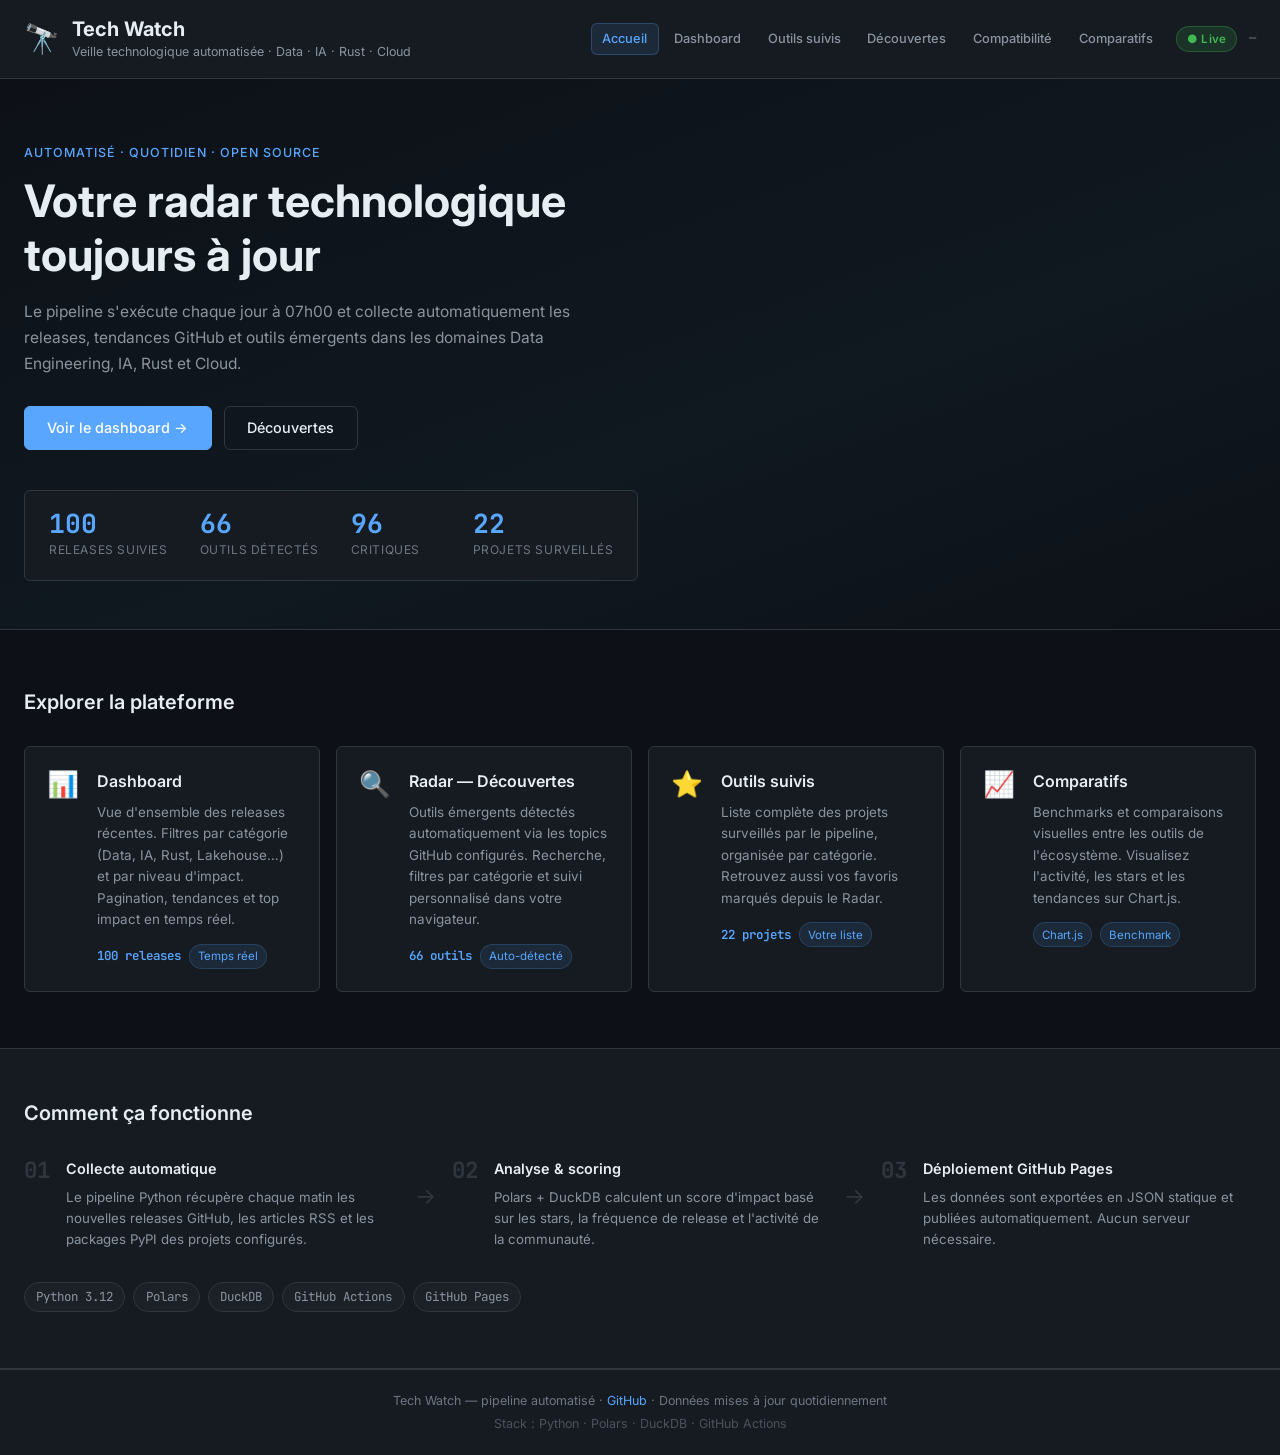
==== commit 74d60562: "add_ico" ====
--- a/web/index.html
+++ b/web/index.html
@@ -3,6 +3,7 @@
 <head>
   <meta charset="UTF-8" />
   <meta name="viewport" content="width=device-width, initial-scale=1.0" />
+  <link rel="icon" type="image/png" href="../public/ico/01.png">
   <title>Tech Watch — Veille Technologique</title>
   <link rel="stylesheet" href="styles.css" />
   <link rel="preconnect" href="https://fonts.googleapis.com" />
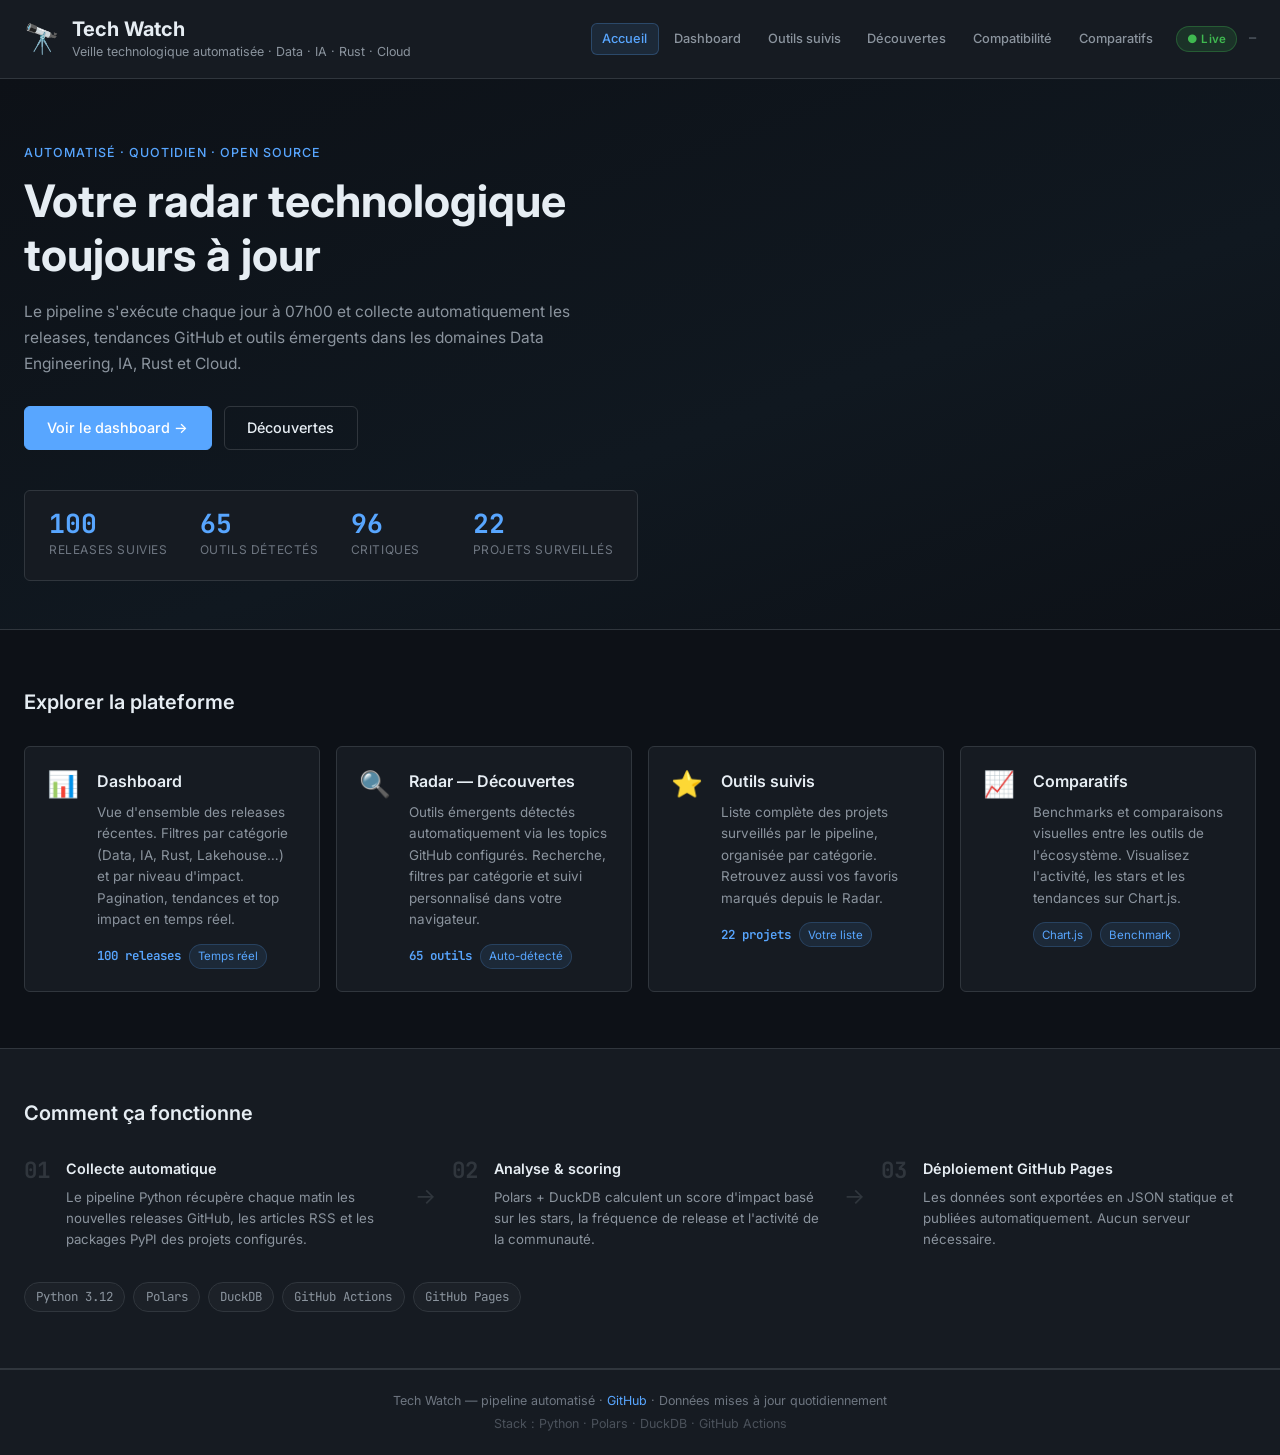
==== commit a5fd05d4: "fix: move ico into web/, fix favicon paths" ====
--- a/web/index.html
+++ b/web/index.html
@@ -3,7 +3,7 @@
 <head>
   <meta charset="UTF-8" />
   <meta name="viewport" content="width=device-width, initial-scale=1.0" />
-  <link rel="icon" type="image/png" href="../public/ico/01.png">
+  <link rel="icon" type="image/png" href="ico/01.png">
   <title>Tech Watch — Veille Technologique</title>
   <link rel="stylesheet" href="styles.css" />
   <link rel="preconnect" href="https://fonts.googleapis.com" />
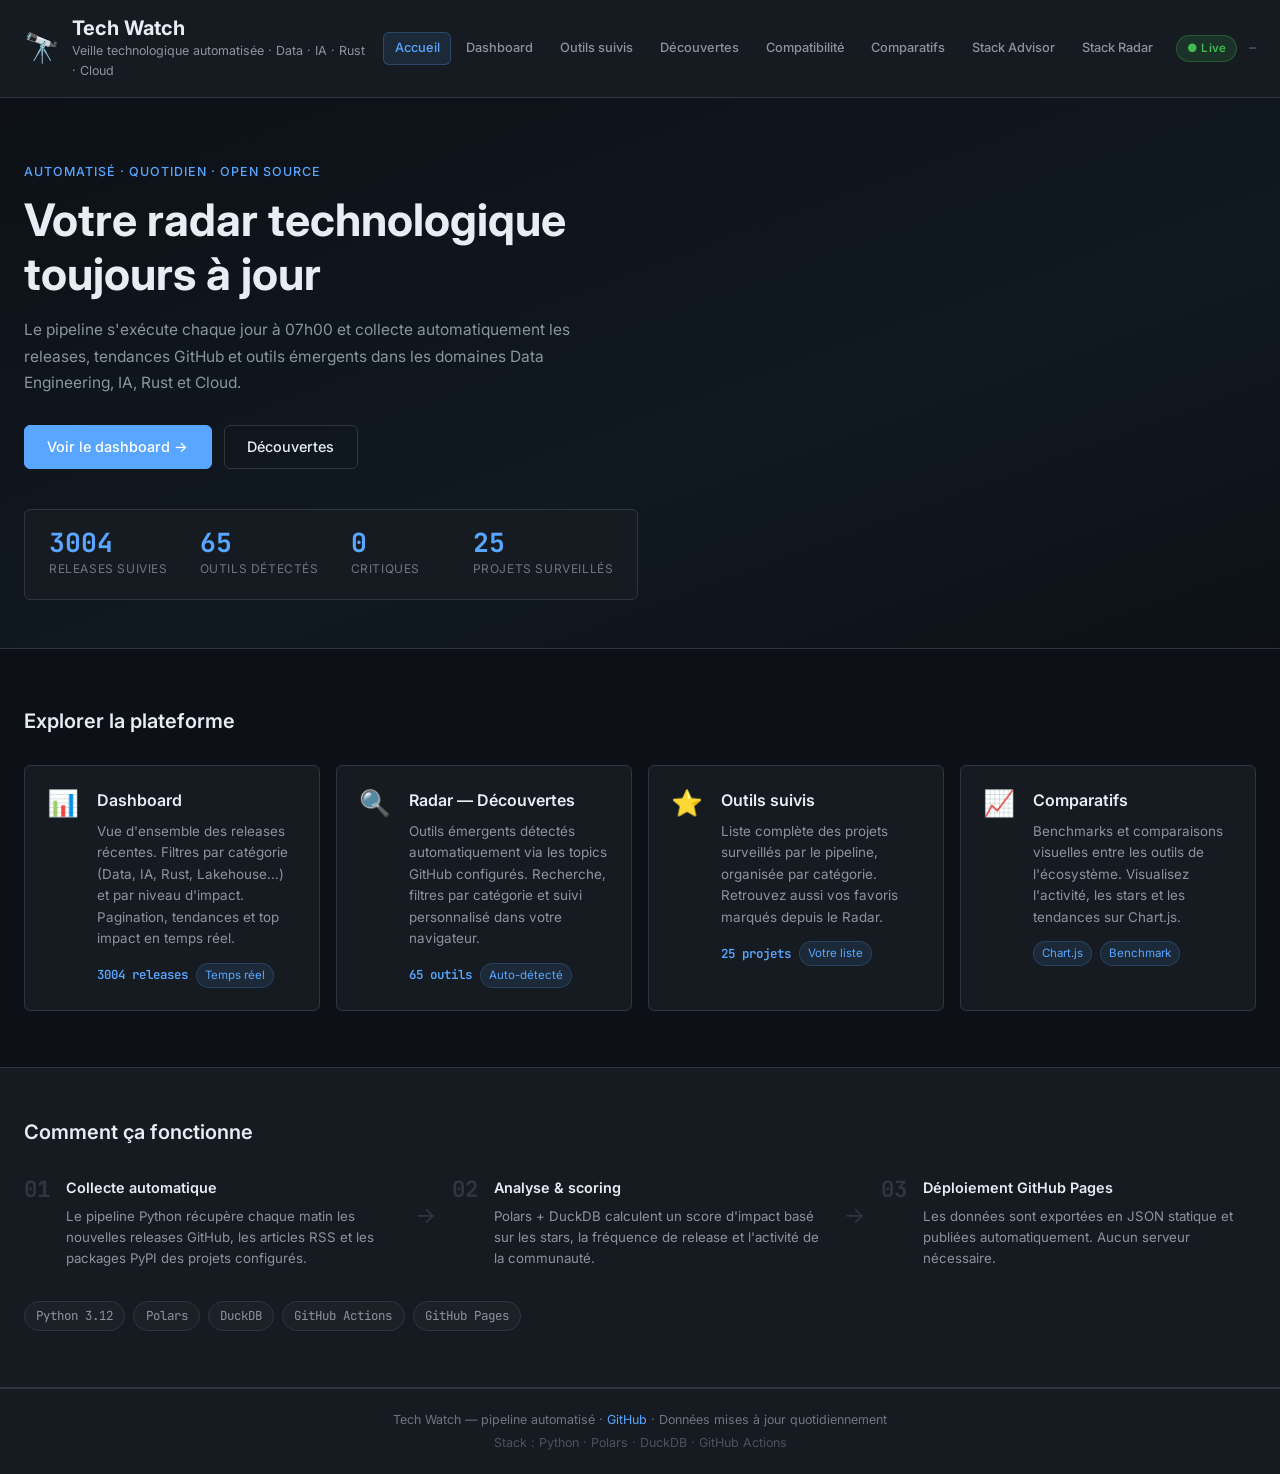
==== commit b3345a2e: "add_features" ====
--- a/web/index.html
+++ b/web/index.html
@@ -29,6 +29,8 @@
           <a href="radar.html" class="nav-link">Découvertes</a>
           <a href="compat.html"  class="nav-link">Compatibilité</a>
           <a href="compare.html" class="nav-link">Comparatifs</a>
+          <a href="stack-advisor.html" class="nav-link">Stack Advisor</a>
+          <a href="stack-advisor-radar.html" class="nav-link">Stack Radar</a>
         </nav>
         <span class="badge badge-live">● Live</span>
         <span id="home-updated" class="header-updated">—</span>
--- a/web/styles.css
+++ b/web/styles.css
@@ -232,6 +232,213 @@
   color: var(--text-primary);
   border-color: var(--border);
 }
+
+/* ── Profile selector ───────────────────────────────────────────── */
+.profile-bar {
+  display: flex;
+  align-items: center;
+  gap: 0.5rem;
+  flex-wrap: wrap;
+  margin-bottom: 1.25rem;
+  padding: 0.5rem 0.75rem;
+  background: var(--bg-card);
+  border: 1px solid var(--border-subtle);
+  border-radius: 8px;
+}
+
+.profile-label {
+  font-size: 0.75rem;
+  color: var(--text-muted);
+  font-weight: 600;
+  white-space: nowrap;
+  margin-right: 0.25rem;
+}
+
+.profile-btn {
+  padding: 0.25rem 0.65rem;
+  border-radius: 20px;
+  border: 1px solid var(--border-subtle);
+  background: transparent;
+  color: var(--text-muted);
+  font-size: 0.7rem;
+  cursor: pointer;
+  transition: all var(--transition);
+  user-select: none;
+  font-family: inherit;
+}
+
+.profile-btn:hover {
+  background: var(--bg-hover);
+  color: var(--text-primary);
+  border-color: var(--border);
+}
+
+.profile-btn.active {
+  background: var(--accent);
+  color: #fff;
+  border-color: var(--accent);
+  font-weight: 600;
+}
+
+/* ── Release card scores ─────────────────────────────────────────── */
+.release-scores {
+  display: flex;
+  gap: 0.4rem;
+  flex-wrap: wrap;
+  margin: 0.4rem 0 0.3rem;
+  align-items: center;
+}
+
+.score-pill {
+  padding: 0.15rem 0.5rem;
+  border-radius: 10px;
+  font-size: 0.65rem;
+  font-weight: 700;
+  background: var(--bg-hover);
+  color: var(--text-muted);
+  border: 1px solid var(--border-subtle);
+  font-variant-numeric: tabular-nums;
+}
+
+.score-pill.score-final { color: var(--text-primary); border-color: var(--border); }
+
+.action-pill {
+  padding: 0.15rem 0.6rem;
+  border-radius: 10px;
+  font-size: 0.65rem;
+  font-weight: 600;
+  border: 1px solid transparent;
+}
+
+.action-critical { background: rgba(239,68,68,0.1); color: #ef4444; border-color: rgba(239,68,68,0.3); }
+.action-high     { background: rgba(249,115,22,0.1); color: #f97316; border-color: rgba(249,115,22,0.3); }
+.action-moderate { background: rgba(234,179,8,0.1); color: #eab308; border-color: rgba(234,179,8,0.3); }
+.action-low      { background: rgba(99,102,241,0.1); color: #6366f1; border-color: rgba(99,102,241,0.3); }
+.action-ignore   { background: var(--bg-hover); color: var(--text-muted); }
+
+.factor-tags {
+  display: flex;
+  gap: 0.3rem;
+  flex-wrap: wrap;
+  margin-bottom: 0.3rem;
+}
+
+.factor-tag {
+  padding: 0.1rem 0.45rem;
+  border-radius: 8px;
+  font-size: 0.6rem;
+  font-weight: 700;
+  background: var(--bg-hover);
+  color: var(--text-muted);
+  border: 1px solid var(--border-subtle);
+  font-variant-numeric: tabular-nums;
+}
+
+.factor-tag.factor-security        { background: rgba(239,68,68,0.12); color: #ef4444; }
+.factor-tag.factor-breaking_change { background: rgba(249,115,22,0.12); color: #f97316; }
+.factor-tag.factor-deprecated      { background: rgba(234,179,8,0.12); color: #eab308; }
+.factor-tag.factor-removed         { background: rgba(234,179,8,0.12); color: #ca8a04; }
+.factor-tag.factor-migration       { background: rgba(168,85,247,0.12); color: #a855f7; }
+.factor-tag.factor-performance     { background: rgba(34,197,94,0.12); color: #22c55e; }
+.factor-tag.factor-enhancement     { background: rgba(99,102,241,0.12); color: #6366f1; }
+.factor-tag.factor-bug_fix         { background: rgba(20,184,166,0.12); color: #14b8a6; }
+.factor-tag.factor-documentation   { background: var(--bg-hover); color: var(--text-muted); }
+
+/* ── Impact badge — moderate ─────────────────────────────────────── */
+.badge-moderate { background: rgba(234,179,8,0.15); color: #ca8a04; border: 1px solid rgba(234,179,8,0.3); }
+
+/* ── Modal scores ────────────────────────────────────────────────── */
+.modal-scores-grid {
+  display: grid;
+  grid-template-columns: repeat(3, 1fr);
+  gap: 0.75rem;
+  margin: 0.75rem 0;
+}
+
+.modal-score-box {
+  display: flex;
+  flex-direction: column;
+  align-items: center;
+  gap: 0.2rem;
+  background: var(--bg-hover);
+  border: 1px solid var(--border-subtle);
+  border-radius: 8px;
+  padding: 0.5rem;
+}
+
+.modal-score-label {
+  font-size: 0.65rem;
+  color: var(--text-muted);
+  text-transform: uppercase;
+  letter-spacing: 0.05em;
+  text-align: center;
+}
+
+.modal-score-value {
+  font-size: 1.4rem;
+  font-weight: 800;
+  font-variant-numeric: tabular-nums;
+}
+
+.modal-action {
+  display: flex;
+  align-items: center;
+  gap: 0.5rem;
+  padding: 0.5rem 0.75rem;
+  border-radius: 8px;
+  margin: 0.5rem 0;
+  border: 1px solid transparent;
+  font-size: 0.8rem;
+}
+
+.modal-action .modal-action-label {
+  color: var(--text-muted);
+  font-size: 0.7rem;
+  text-transform: uppercase;
+  letter-spacing: 0.05em;
+}
+
+.modal-action .modal-action-value {
+  font-weight: 700;
+  margin-left: auto;
+}
+
+.modal-action.action-critical { background: rgba(239,68,68,0.1); border-color: rgba(239,68,68,0.2); }
+.modal-action.action-high     { background: rgba(249,115,22,0.1); border-color: rgba(249,115,22,0.2); }
+.modal-action.action-moderate { background: rgba(234,179,8,0.1); border-color: rgba(234,179,8,0.2); }
+.modal-action.action-low      { background: rgba(99,102,241,0.1); border-color: rgba(99,102,241,0.2); }
+
+.score-breakdown {
+  list-style: none;
+  padding: 0;
+  margin: 0;
+}
+
+.score-breakdown li {
+  padding: 0.3rem 0;
+  font-size: 0.8rem;
+  color: var(--text-secondary);
+  border-bottom: 1px solid var(--border-subtle);
+  display: flex;
+  gap: 0.4rem;
+}
+
+.score-breakdown li:last-child { border-bottom: none; }
+
+.reasons-list {
+  list-style: none;
+  padding: 0;
+  margin: 0;
+}
+
+.reasons-list li {
+  padding: 0.25rem 0;
+  font-size: 0.78rem;
+  color: var(--text-muted);
+  border-bottom: 1px solid var(--border-subtle);
+}
+
+.reasons-list li:last-child { border-bottom: none; }
 
 /* ── Sections ───────────────────────────────────────────────────── */
 .section { margin-bottom: 1.5rem; }
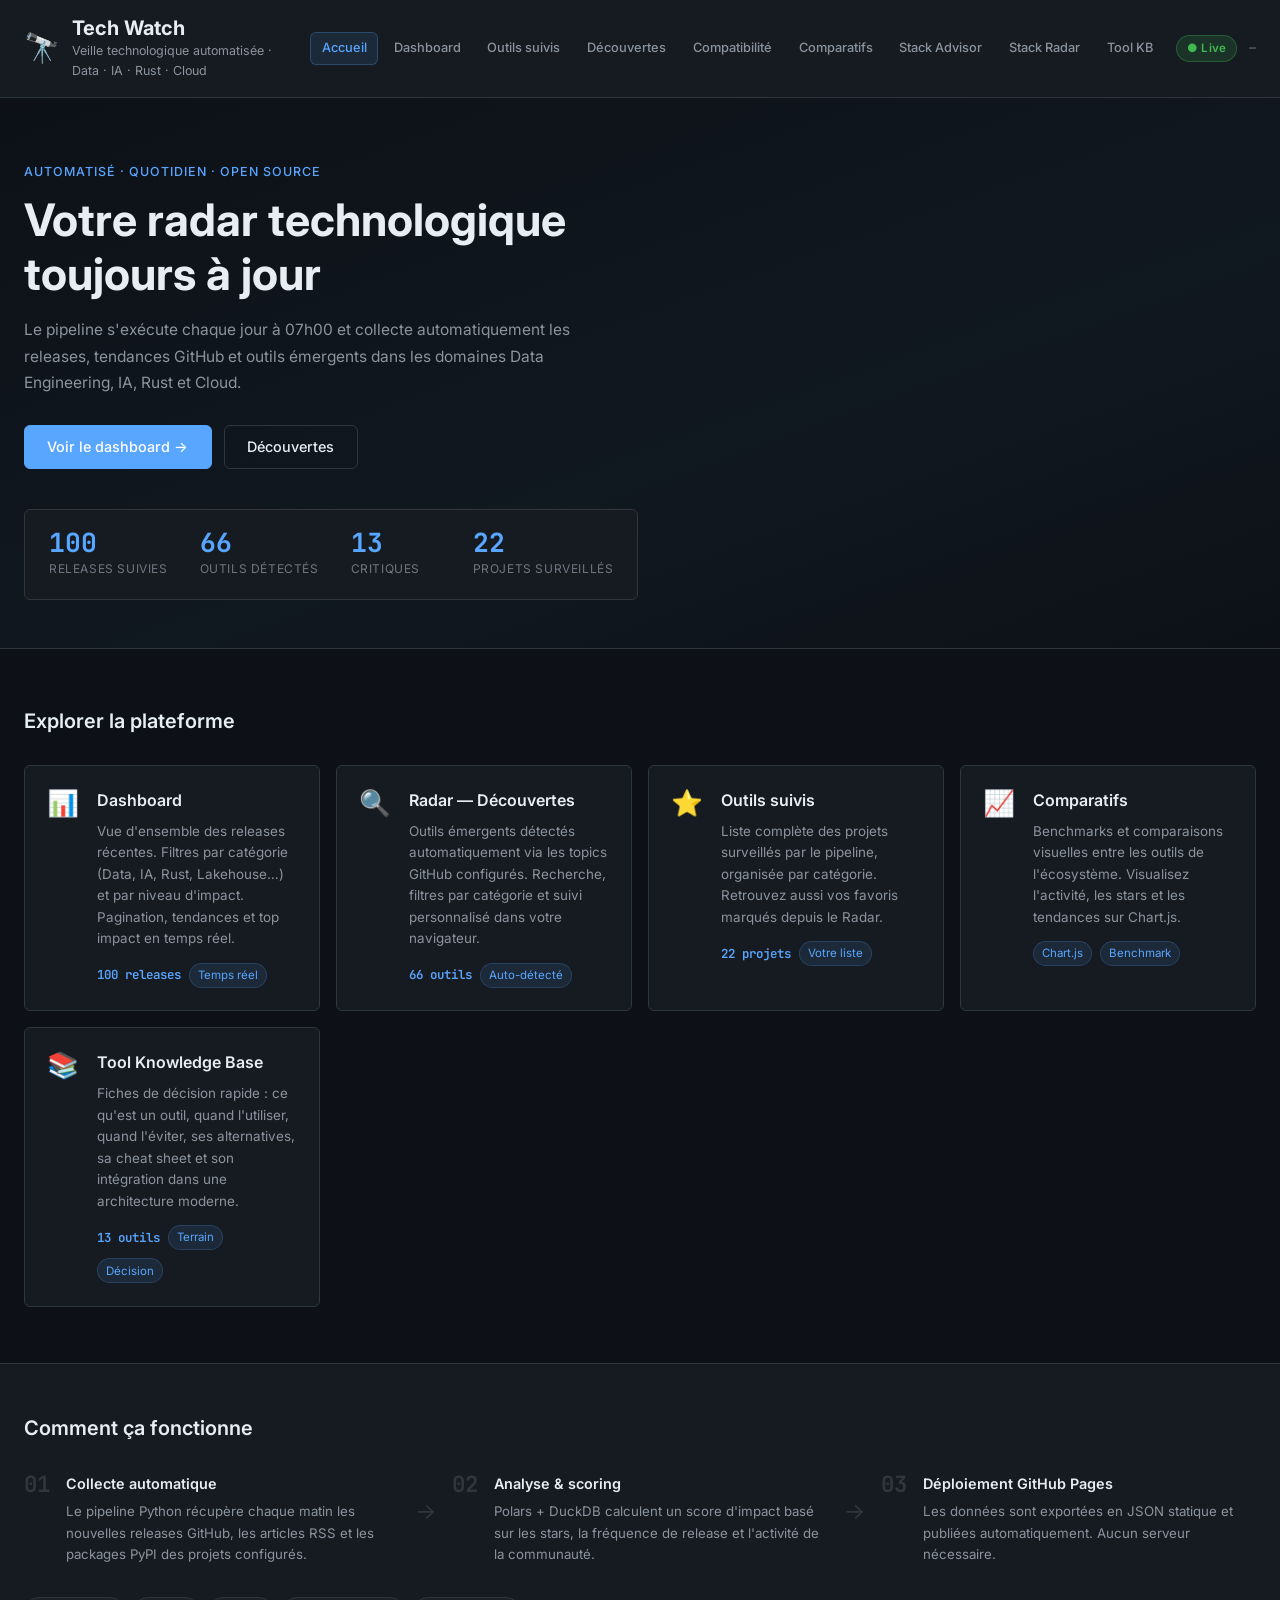
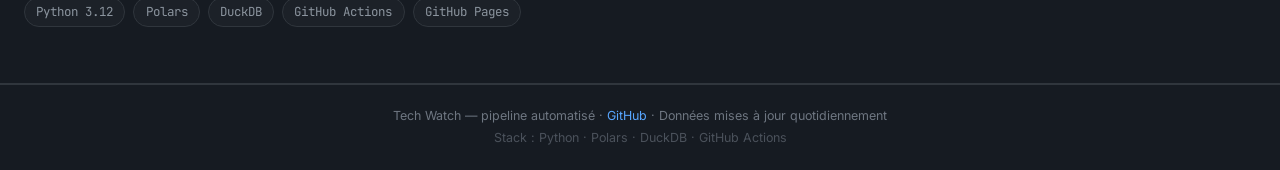
==== commit db4fd269: "maj_nouvelles_fonctions" ====
--- a/web/index.html
+++ b/web/index.html
@@ -31,6 +31,7 @@
           <a href="compare.html" class="nav-link">Comparatifs</a>
           <a href="stack-advisor.html" class="nav-link">Stack Advisor</a>
           <a href="stack-advisor-radar.html" class="nav-link">Stack Radar</a>
+          <a href="tools.html" class="nav-link">Tool KB</a>
         </nav>
         <span class="badge badge-live">● Live</span>
         <span id="home-updated" class="header-updated">—</span>
@@ -140,6 +141,22 @@
           </div>
         </a>
 
+        <a href="tools.html" class="home-page-card">
+          <span class="home-page-icon">📚</span>
+          <div class="home-page-body">
+            <h3 class="home-page-title">Tool Knowledge Base</h3>
+            <p class="home-page-desc">
+              Fiches de décision rapide : ce qu'est un outil, quand l'utiliser, quand l'éviter,
+              ses alternatives, sa cheat sheet et son intégration dans une architecture moderne.
+            </p>
+            <div class="home-page-meta">
+              <span class="home-page-stat" id="ps-tools">— outils</span>
+              <span class="home-page-tag">Terrain</span>
+              <span class="home-page-tag">Décision</span>
+            </div>
+          </div>
+        </a>
+
       </div>
     </div>
   </section>
@@ -195,6 +212,7 @@
     </div>
   </footer>
 
+  <script src="tools-data.js"></script>
   <script>
     (async () => {
       try {
@@ -214,6 +232,8 @@
         document.getElementById('ps-releases').textContent    = `${releases.length} releases`;
         document.getElementById('ps-discoveries').textContent = `${discoveries.length} outils`;
         document.getElementById('ps-tracked').textContent     = `${projects} projets`;
+        if (typeof TOOLS_KB !== 'undefined')
+          document.getElementById('ps-tools').textContent     = `${TOOLS_KB.length} outils`;
 
         if (d.generated_at) {
           const dt = new Date(d.generated_at);
